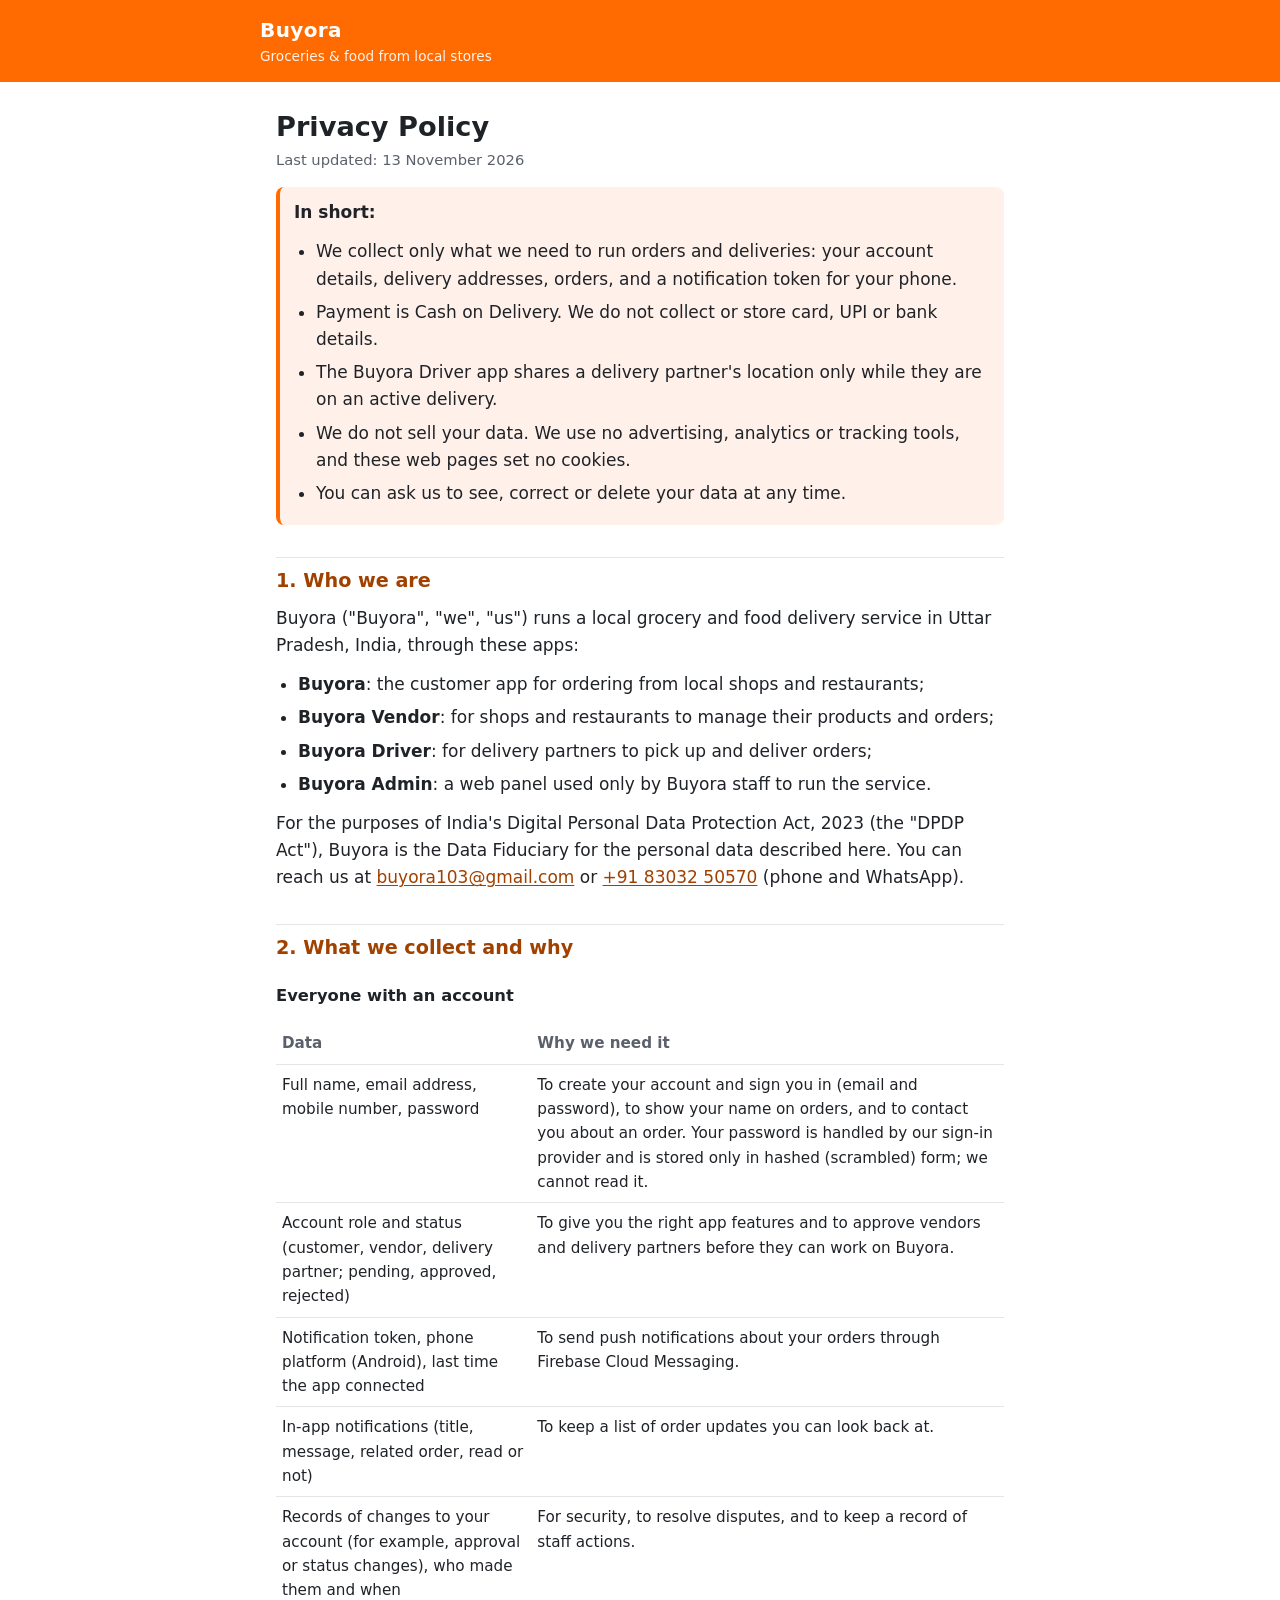
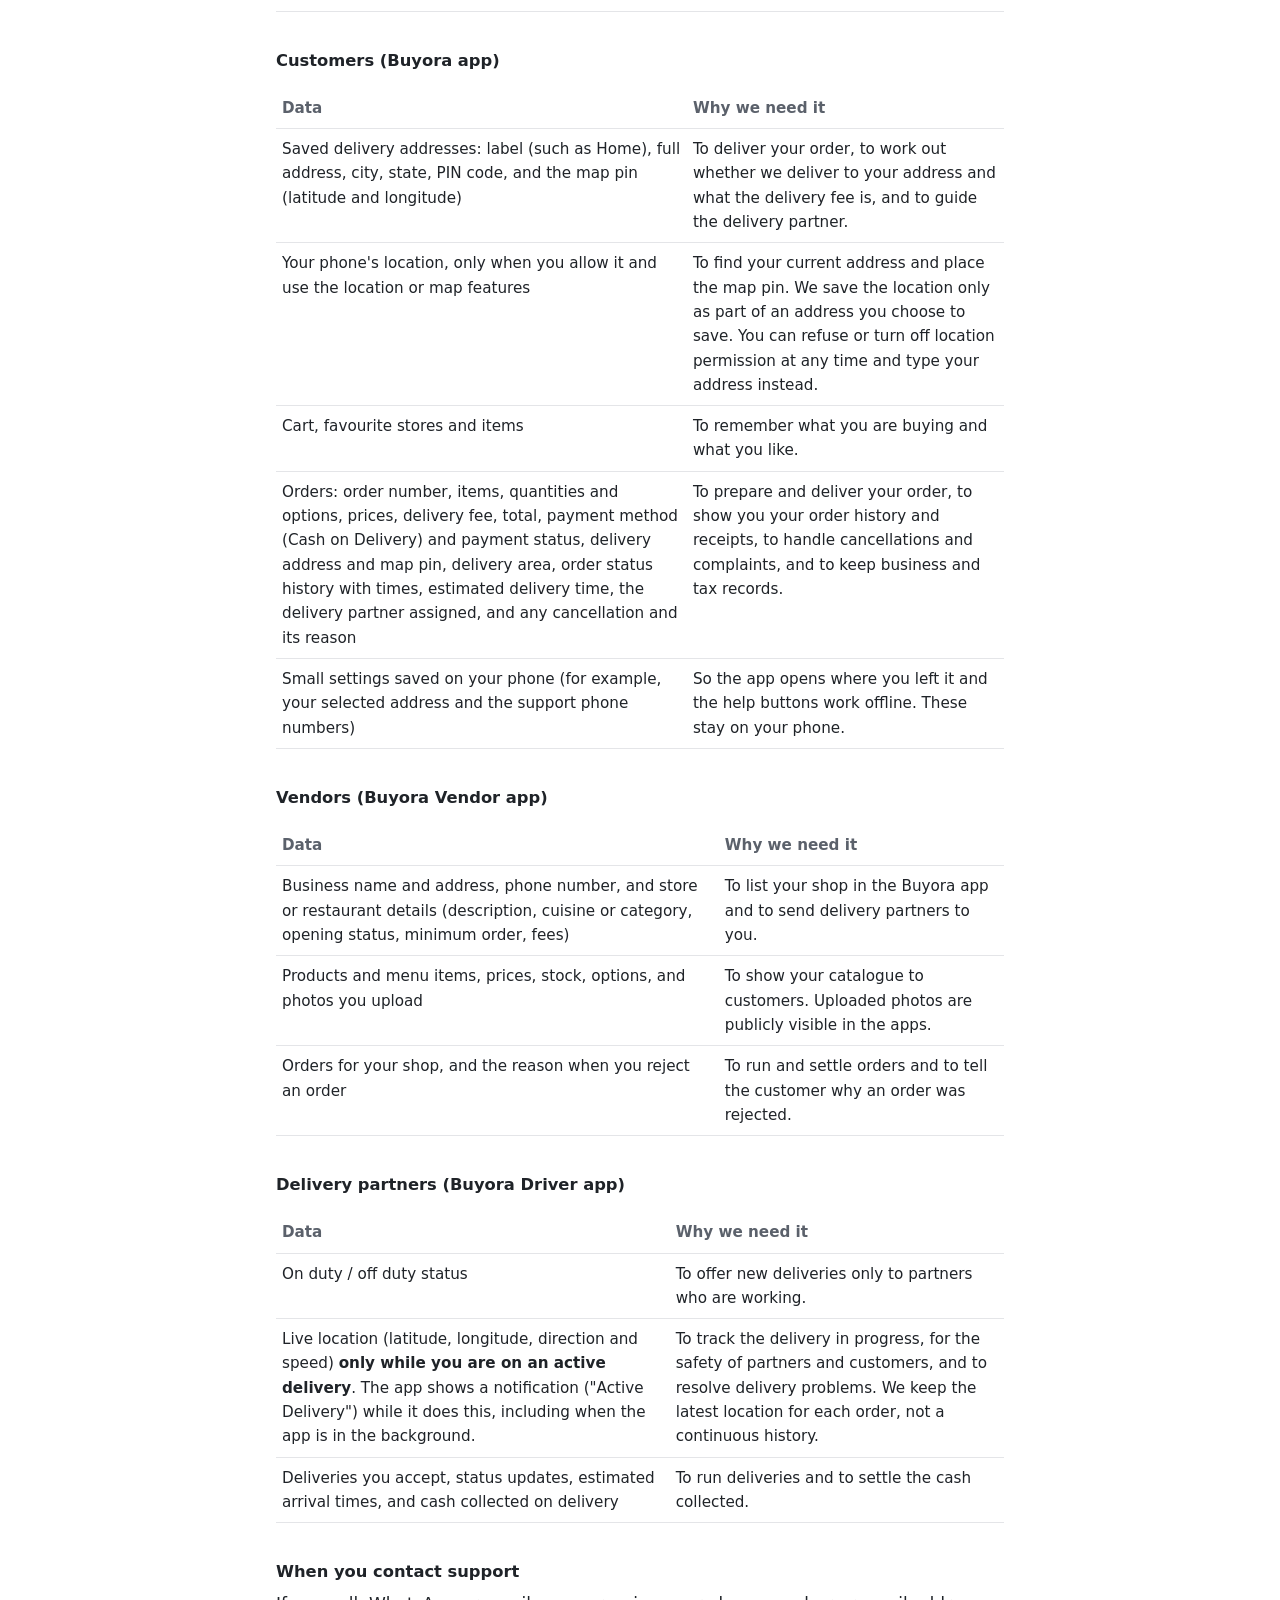
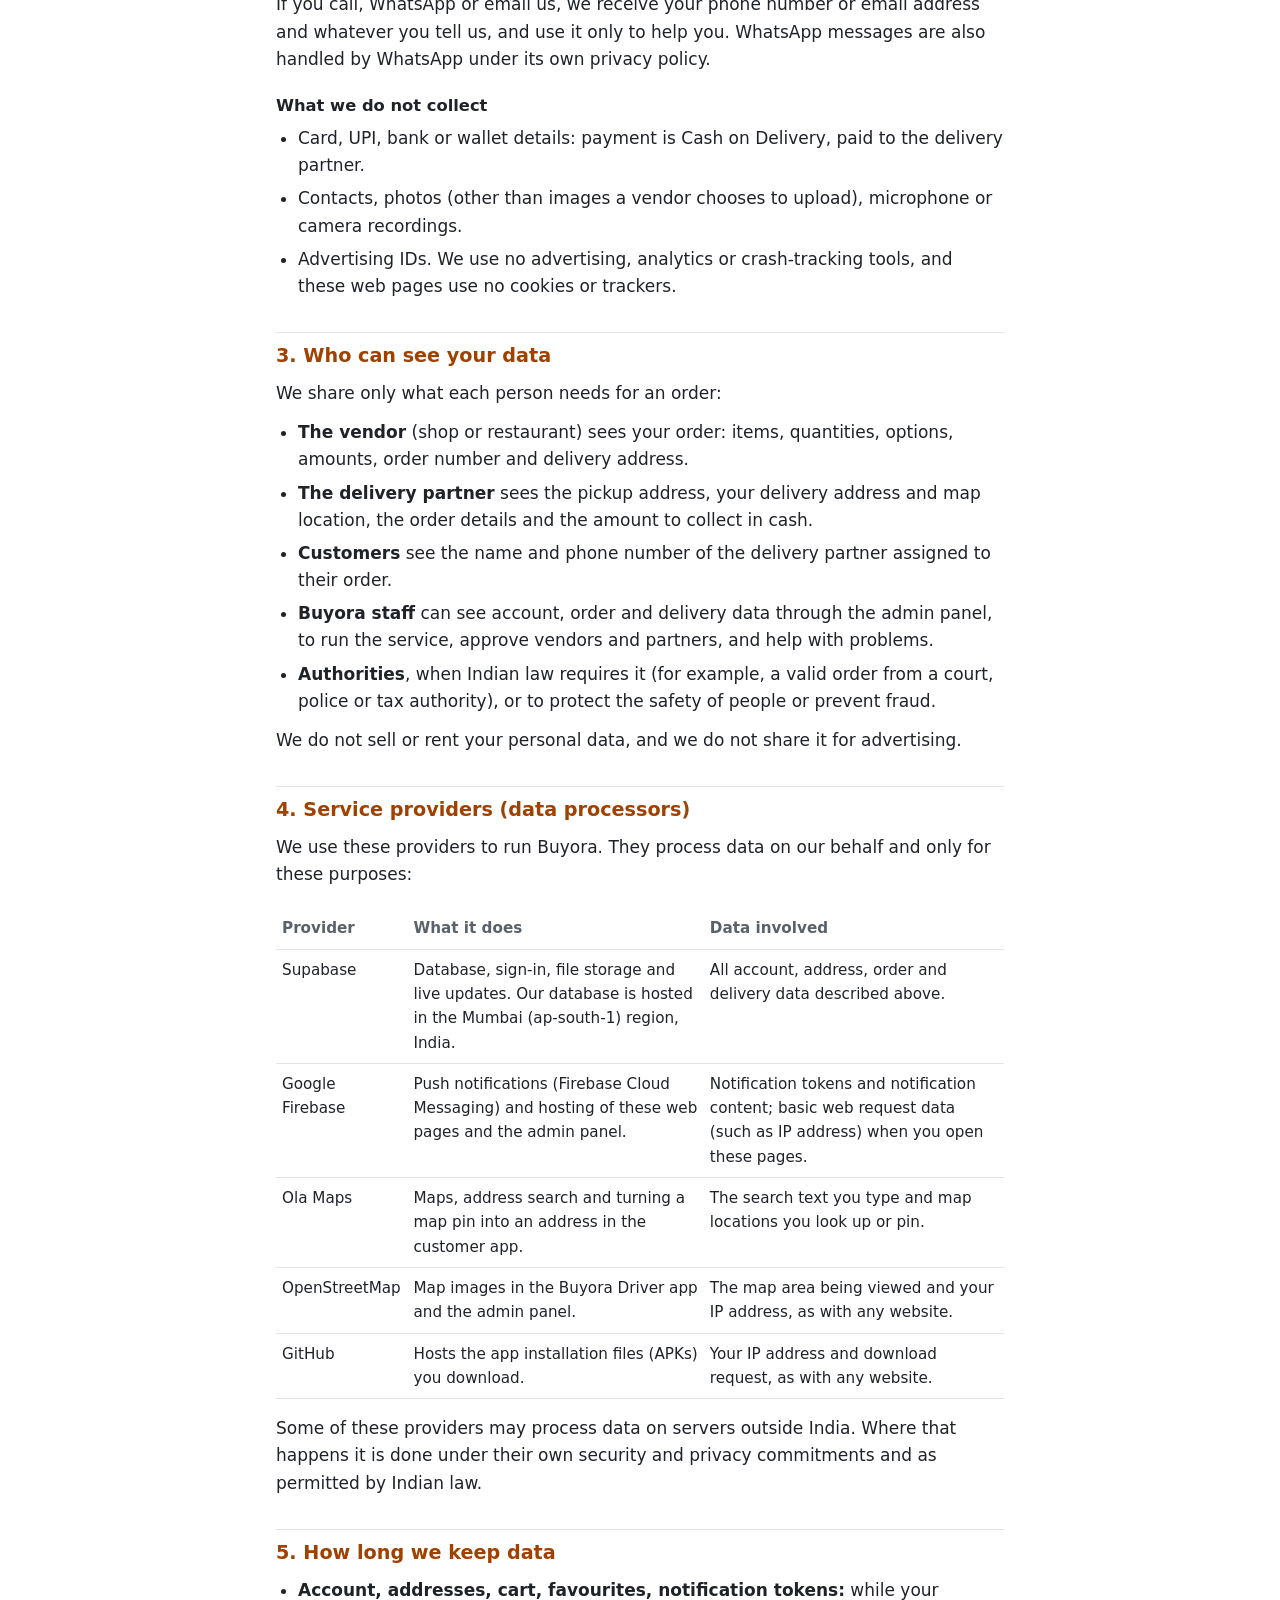
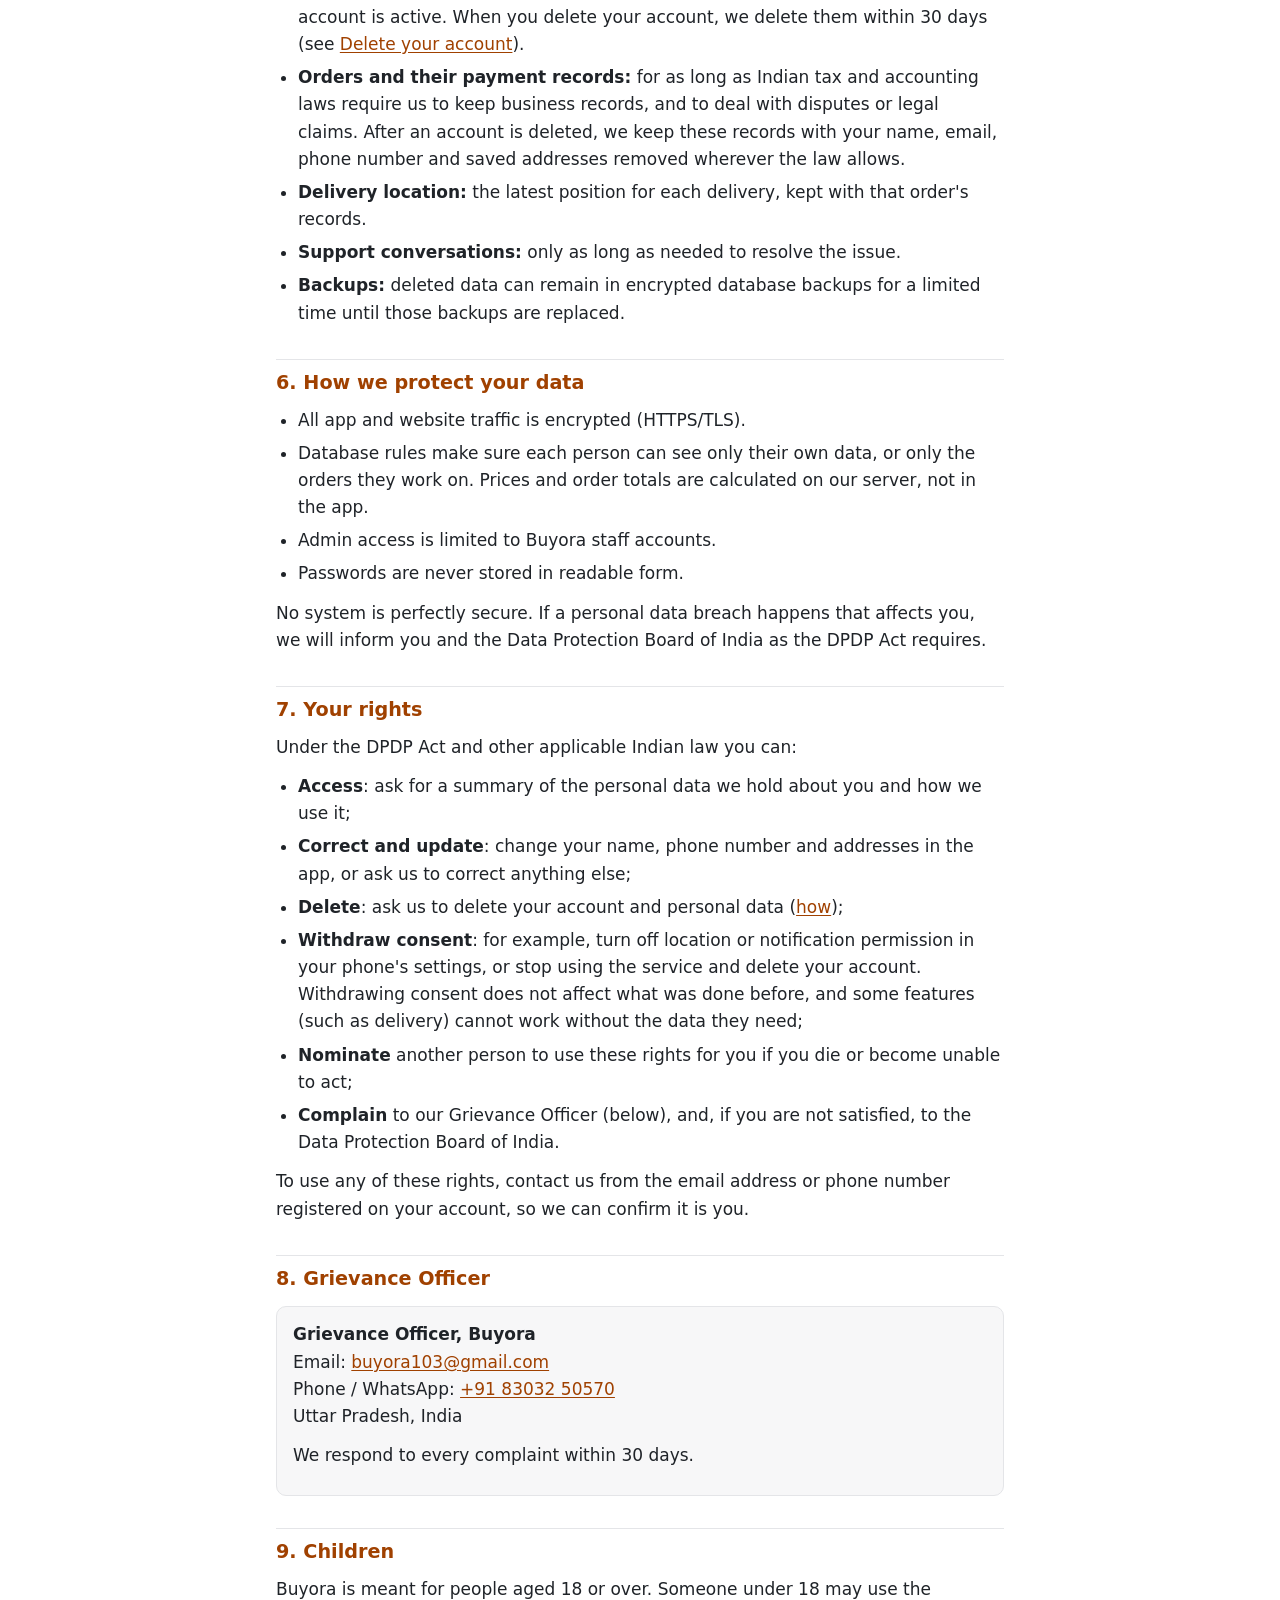
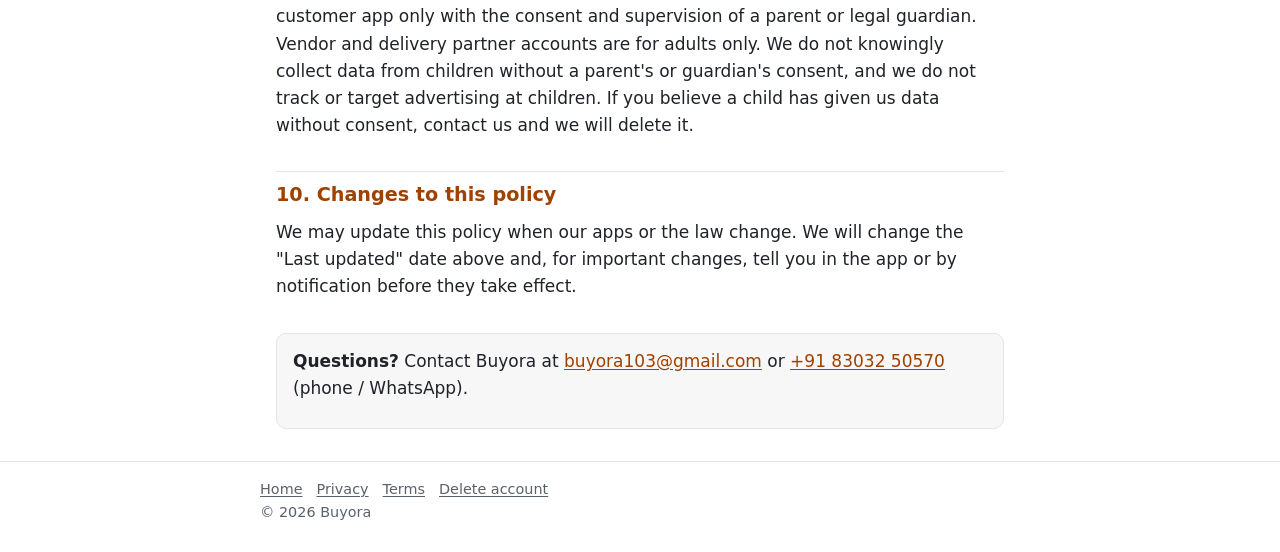
==== public/privacy.html @ 3f4af8c8 "Buyora legal pages: privacy, terms, account deletion Co-Authored-By: Claude Opus 5.5 <noreply@anthro" ====
<!doctype html>
<html lang="en">
<head>
<meta charset="utf-8">
<meta name="viewport" content="width=device-width, initial-scale=1">
<title>Buyora Privacy Policy</title>
<meta name="description" content="How Buyora collects, uses, shares and protects your personal data.">
<link rel="stylesheet" href="style.css">
</head>
<body>
<header class="site"><div class="inner"><a href="index.html">Buyora</a><span class="tag">Groceries &amp; food from local stores</span></div></header>
<main>
<h1>Privacy Policy</h1>
<p class="updated">Last updated: 13 November 2026</p>

<div class="summary">
<p><strong>In short:</strong></p>
<ul>
  <li>We collect only what we need to run orders and deliveries: your account details, delivery addresses, orders, and a notification token for your phone.</li>
  <li>Payment is Cash on Delivery. We do not collect or store card, UPI or bank details.</li>
  <li>The Buyora Driver app shares a delivery partner's location only while they are on an active delivery.</li>
  <li>We do not sell your data. We use no advertising, analytics or tracking tools, and these web pages set no cookies.</li>
  <li>You can ask us to see, correct or delete your data at any time.</li>
</ul>
</div>

<h2>1. Who we are</h2>
<p>Buyora ("Buyora", "we", "us") runs a local grocery and food delivery service in Uttar Pradesh, India, through these apps:</p>
<ul>
  <li><strong>Buyora</strong>: the customer app for ordering from local shops and restaurants;</li>
  <li><strong>Buyora Vendor</strong>: for shops and restaurants to manage their products and orders;</li>
  <li><strong>Buyora Driver</strong>: for delivery partners to pick up and deliver orders;</li>
  <li><strong>Buyora Admin</strong>: a web panel used only by Buyora staff to run the service.</li>
</ul>
<p>For the purposes of India's Digital Personal Data Protection Act, 2023 (the "DPDP Act"), Buyora is the Data Fiduciary for the personal data described here. You can reach us at <a href="mailto:buyora103@gmail.com">buyora103@gmail.com</a> or <a href="tel:+918303250570">+91 83032 50570</a> (phone and WhatsApp).</p>

<h2>2. What we collect and why</h2>

<h3>Everyone with an account</h3>
<div class="table-wrap"><table>
<tr><th>Data</th><th>Why we need it</th></tr>
<tr><td>Full name, email address, mobile number, password</td><td>To create your account and sign you in (email and password), to show your name on orders, and to contact you about an order. Your password is handled by our sign-in provider and is stored only in hashed (scrambled) form; we cannot read it.</td></tr>
<tr><td>Account role and status (customer, vendor, delivery partner; pending, approved, rejected)</td><td>To give you the right app features and to approve vendors and delivery partners before they can work on Buyora.</td></tr>
<tr><td>Notification token, phone platform (Android), last time the app connected</td><td>To send push notifications about your orders through Firebase Cloud Messaging.</td></tr>
<tr><td>In-app notifications (title, message, related order, read or not)</td><td>To keep a list of order updates you can look back at.</td></tr>
<tr><td>Records of changes to your account (for example, approval or status changes), who made them and when</td><td>For security, to resolve disputes, and to keep a record of staff actions.</td></tr>
</table></div>

<h3>Customers (Buyora app)</h3>
<div class="table-wrap"><table>
<tr><th>Data</th><th>Why we need it</th></tr>
<tr><td>Saved delivery addresses: label (such as Home), full address, city, state, PIN code, and the map pin (latitude and longitude)</td><td>To deliver your order, to work out whether we deliver to your address and what the delivery fee is, and to guide the delivery partner.</td></tr>
<tr><td>Your phone's location, only when you allow it and use the location or map features</td><td>To find your current address and place the map pin. We save the location only as part of an address you choose to save. You can refuse or turn off location permission at any time and type your address instead.</td></tr>
<tr><td>Cart, favourite stores and items</td><td>To remember what you are buying and what you like.</td></tr>
<tr><td>Orders: order number, items, quantities and options, prices, delivery fee, total, payment method (Cash on Delivery) and payment status, delivery address and map pin, delivery area, order status history with times, estimated delivery time, the delivery partner assigned, and any cancellation and its reason</td><td>To prepare and deliver your order, to show you your order history and receipts, to handle cancellations and complaints, and to keep business and tax records.</td></tr>
<tr><td>Small settings saved on your phone (for example, your selected address and the support phone numbers)</td><td>So the app opens where you left it and the help buttons work offline. These stay on your phone.</td></tr>
</table></div>

<h3>Vendors (Buyora Vendor app)</h3>
<div class="table-wrap"><table>
<tr><th>Data</th><th>Why we need it</th></tr>
<tr><td>Business name and address, phone number, and store or restaurant details (description, cuisine or category, opening status, minimum order, fees)</td><td>To list your shop in the Buyora app and to send delivery partners to you.</td></tr>
<tr><td>Products and menu items, prices, stock, options, and photos you upload</td><td>To show your catalogue to customers. Uploaded photos are publicly visible in the apps.</td></tr>
<tr><td>Orders for your shop, and the reason when you reject an order</td><td>To run and settle orders and to tell the customer why an order was rejected.</td></tr>
</table></div>

<h3>Delivery partners (Buyora Driver app)</h3>
<div class="table-wrap"><table>
<tr><th>Data</th><th>Why we need it</th></tr>
<tr><td>On duty / off duty status</td><td>To offer new deliveries only to partners who are working.</td></tr>
<tr><td>Live location (latitude, longitude, direction and speed) <strong>only while you are on an active delivery</strong>. The app shows a notification ("Active Delivery") while it does this, including when the app is in the background.</td><td>To track the delivery in progress, for the safety of partners and customers, and to resolve delivery problems. We keep the latest location for each order, not a continuous history.</td></tr>
<tr><td>Deliveries you accept, status updates, estimated arrival times, and cash collected on delivery</td><td>To run deliveries and to settle the cash collected.</td></tr>
</table></div>

<h3>When you contact support</h3>
<p>If you call, WhatsApp or email us, we receive your phone number or email address and whatever you tell us, and use it only to help you. WhatsApp messages are also handled by WhatsApp under its own privacy policy.</p>

<h3>What we do not collect</h3>
<ul>
  <li>Card, UPI, bank or wallet details: payment is Cash on Delivery, paid to the delivery partner.</li>
  <li>Contacts, photos (other than images a vendor chooses to upload), microphone or camera recordings.</li>
  <li>Advertising IDs. We use no advertising, analytics or crash-tracking tools, and these web pages use no cookies or trackers.</li>
</ul>

<h2>3. Who can see your data</h2>
<p>We share only what each person needs for an order:</p>
<ul>
  <li><strong>The vendor</strong> (shop or restaurant) sees your order: items, quantities, options, amounts, order number and delivery address.</li>
  <li><strong>The delivery partner</strong> sees the pickup address, your delivery address and map location, the order details and the amount to collect in cash.</li>
  <li><strong>Customers</strong> see the name and phone number of the delivery partner assigned to their order.</li>
  <li><strong>Buyora staff</strong> can see account, order and delivery data through the admin panel, to run the service, approve vendors and partners, and help with problems.</li>
  <li><strong>Authorities</strong>, when Indian law requires it (for example, a valid order from a court, police or tax authority), or to protect the safety of people or prevent fraud.</li>
</ul>
<p>We do not sell or rent your personal data, and we do not share it for advertising.</p>

<h2>4. Service providers (data processors)</h2>
<p>We use these providers to run Buyora. They process data on our behalf and only for these purposes:</p>
<div class="table-wrap"><table>
<tr><th>Provider</th><th>What it does</th><th>Data involved</th></tr>
<tr><td>Supabase</td><td>Database, sign-in, file storage and live updates. Our database is hosted in the Mumbai (ap-south-1) region, India.</td><td>All account, address, order and delivery data described above.</td></tr>
<tr><td>Google Firebase</td><td>Push notifications (Firebase Cloud Messaging) and hosting of these web pages and the admin panel.</td><td>Notification tokens and notification content; basic web request data (such as IP address) when you open these pages.</td></tr>
<tr><td>Ola Maps</td><td>Maps, address search and turning a map pin into an address in the customer app.</td><td>The search text you type and map locations you look up or pin.</td></tr>
<tr><td>OpenStreetMap</td><td>Map images in the Buyora Driver app and the admin panel.</td><td>The map area being viewed and your IP address, as with any website.</td></tr>
<tr><td>GitHub</td><td>Hosts the app installation files (APKs) you download.</td><td>Your IP address and download request, as with any website.</td></tr>
</table></div>
<p>Some of these providers may process data on servers outside India. Where that happens it is done under their own security and privacy commitments and as permitted by Indian law.</p>

<h2>5. How long we keep data</h2>
<ul>
  <li><strong>Account, addresses, cart, favourites, notification tokens:</strong> while your account is active. When you delete your account, we delete them within 30 days (see <a href="delete-account.html">Delete your account</a>).</li>
  <li><strong>Orders and their payment records:</strong> for as long as Indian tax and accounting laws require us to keep business records, and to deal with disputes or legal claims. After an account is deleted, we keep these records with your name, email, phone number and saved addresses removed wherever the law allows.</li>
  <li><strong>Delivery location:</strong> the latest position for each delivery, kept with that order's records.</li>
  <li><strong>Support conversations:</strong> only as long as needed to resolve the issue.</li>
  <li><strong>Backups:</strong> deleted data can remain in encrypted database backups for a limited time until those backups are replaced.</li>
</ul>

<h2>6. How we protect your data</h2>
<ul>
  <li>All app and website traffic is encrypted (HTTPS/TLS).</li>
  <li>Database rules make sure each person can see only their own data, or only the orders they work on. Prices and order totals are calculated on our server, not in the app.</li>
  <li>Admin access is limited to Buyora staff accounts.</li>
  <li>Passwords are never stored in readable form.</li>
</ul>
<p>No system is perfectly secure. If a personal data breach happens that affects you, we will inform you and the Data Protection Board of India as the DPDP Act requires.</p>

<h2>7. Your rights</h2>
<p>Under the DPDP Act and other applicable Indian law you can:</p>
<ul>
  <li><strong>Access</strong>: ask for a summary of the personal data we hold about you and how we use it;</li>
  <li><strong>Correct and update</strong>: change your name, phone number and addresses in the app, or ask us to correct anything else;</li>
  <li><strong>Delete</strong>: ask us to delete your account and personal data (<a href="delete-account.html">how</a>);</li>
  <li><strong>Withdraw consent</strong>: for example, turn off location or notification permission in your phone's settings, or stop using the service and delete your account. Withdrawing consent does not affect what was done before, and some features (such as delivery) cannot work without the data they need;</li>
  <li><strong>Nominate</strong> another person to use these rights for you if you die or become unable to act;</li>
  <li><strong>Complain</strong> to our Grievance Officer (below), and, if you are not satisfied, to the Data Protection Board of India.</li>
</ul>
<p>To use any of these rights, contact us from the email address or phone number registered on your account, so we can confirm it is you.</p>

<h2>8. Grievance Officer</h2>
<div class="card">
<p><strong>Grievance Officer, Buyora</strong><br>
Email: <a href="mailto:buyora103@gmail.com">buyora103@gmail.com</a><br>
Phone / WhatsApp: <a href="tel:+918303250570">+91 83032 50570</a><br>
Uttar Pradesh, India</p>
<p>We respond to every complaint within 30 days.</p>
</div>

<h2>9. Children</h2>
<p>Buyora is meant for people aged 18 or over. Someone under 18 may use the customer app only with the consent and supervision of a parent or legal guardian. Vendor and delivery partner accounts are for adults only. We do not knowingly collect data from children without a parent's or guardian's consent, and we do not track or target advertising at children. If you believe a child has given us data without consent, contact us and we will delete it.</p>

<h2>10. Changes to this policy</h2>
<p>We may update this policy when our apps or the law change. We will change the "Last updated" date above and, for important changes, tell you in the app or by notification before they take effect.</p>

<div class="contact-note">
<p><strong>Questions?</strong> Contact Buyora at <a href="mailto:buyora103@gmail.com">buyora103@gmail.com</a> or <a href="tel:+918303250570">+91 83032 50570</a> (phone / WhatsApp).</p>
</div>
</main>
<footer class="site"><div class="inner"><nav><a href="index.html">Home</a><a href="privacy.html">Privacy</a><a href="terms.html">Terms</a><a href="delete-account.html">Delete account</a></nav><p>© 2026 Buyora</p></div></footer>
</body>
</html>
---- public/style.css ----
:root {
  --brand: #a04100;
  --brand-bright: #ff6b00;
  --brand-soft: #fff1ea;
  --teal: #006b5f;
  --text: #1f2328;
  --muted: #5b616b;
  --bg: #ffffff;
  --surface: #f7f7f8;
  --line: #e4e5e8;
  --link: #a04100;
}

@media (prefers-color-scheme: dark) {
  :root {
    --brand: #ffb693;
    --brand-bright: #ff6b00;
    --brand-soft: #2a1a12;
    --teal: #70d8c8;
    --text: #e8e9eb;
    --muted: #a9adb4;
    --bg: #121316;
    --surface: #1b1d21;
    --line: #2c2f35;
    --link: #ffb693;
  }
}

* { box-sizing: border-box; }

html { -webkit-text-size-adjust: 100%; }

body {
  margin: 0;
  background: var(--bg);
  color: var(--text);
  font-family: system-ui, -apple-system, "Segoe UI", Roboto, "Noto Sans", sans-serif;
  font-size: 17px;
  line-height: 1.6;
}

header.site {
  background: var(--brand-bright);
  color: #fff;
  padding: 14px 16px;
}

header.site .inner, main, footer.site .inner {
  max-width: 760px;
  margin: 0 auto;
}

header.site a {
  color: #fff;
  text-decoration: none;
  font-weight: 800;
  font-size: 1.25rem;
  letter-spacing: 0.02em;
}

header.site .tag {
  display: block;
  font-size: 0.85rem;
  opacity: 0.92;
}

main { padding: 8px 16px 32px; }

h1 {
  font-size: 1.7rem;
  line-height: 1.25;
  margin: 20px 0 4px;
}

h2 {
  font-size: 1.2rem;
  margin: 32px 0 8px;
  padding-top: 8px;
  border-top: 1px solid var(--line);
  color: var(--brand);
}

h3 { font-size: 1.02rem; margin: 20px 0 6px; }

p, ul, ol { margin: 0 0 12px; }

ul, ol { padding-left: 22px; }

li { margin-bottom: 6px; }

a { color: var(--link); text-underline-offset: 2px; }

.updated { color: var(--muted); font-size: 0.92rem; margin-bottom: 16px; }

.summary {
  background: var(--brand-soft);
  border-left: 4px solid var(--brand-bright);
  border-radius: 8px;
  padding: 12px 14px;
  margin: 16px 0;
}

.summary p:last-child, .summary ul:last-child { margin-bottom: 0; }

.card {
  background: var(--surface);
  border: 1px solid var(--line);
  border-radius: 10px;
  padding: 14px 16px;
  margin: 12px 0;
}

.links { list-style: none; padding: 0; }

.links li { margin: 0 0 12px; }

.links a {
  display: block;
  background: var(--surface);
  border: 1px solid var(--line);
  border-radius: 10px;
  padding: 14px 16px;
  text-decoration: none;
  color: var(--text);
}

.links a strong { color: var(--brand); display: block; font-size: 1.05rem; }

.links a span { color: var(--muted); font-size: 0.93rem; }

table { width: 100%; border-collapse: collapse; font-size: 0.95rem; margin: 8px 0 16px; }

th, td { text-align: left; vertical-align: top; padding: 8px 6px; border-bottom: 1px solid var(--line); }

th { color: var(--muted); font-weight: 600; }

.table-wrap { overflow-x: auto; }

.contact-note {
  margin-top: 32px;
  padding: 14px 16px;
  border-radius: 10px;
  background: var(--surface);
  border: 1px solid var(--line);
}

footer.site {
  border-top: 1px solid var(--line);
  color: var(--muted);
  font-size: 0.9rem;
  padding: 16px;
}

footer.site a { color: var(--muted); }

footer.site nav a { margin-right: 14px; display: inline-block; }
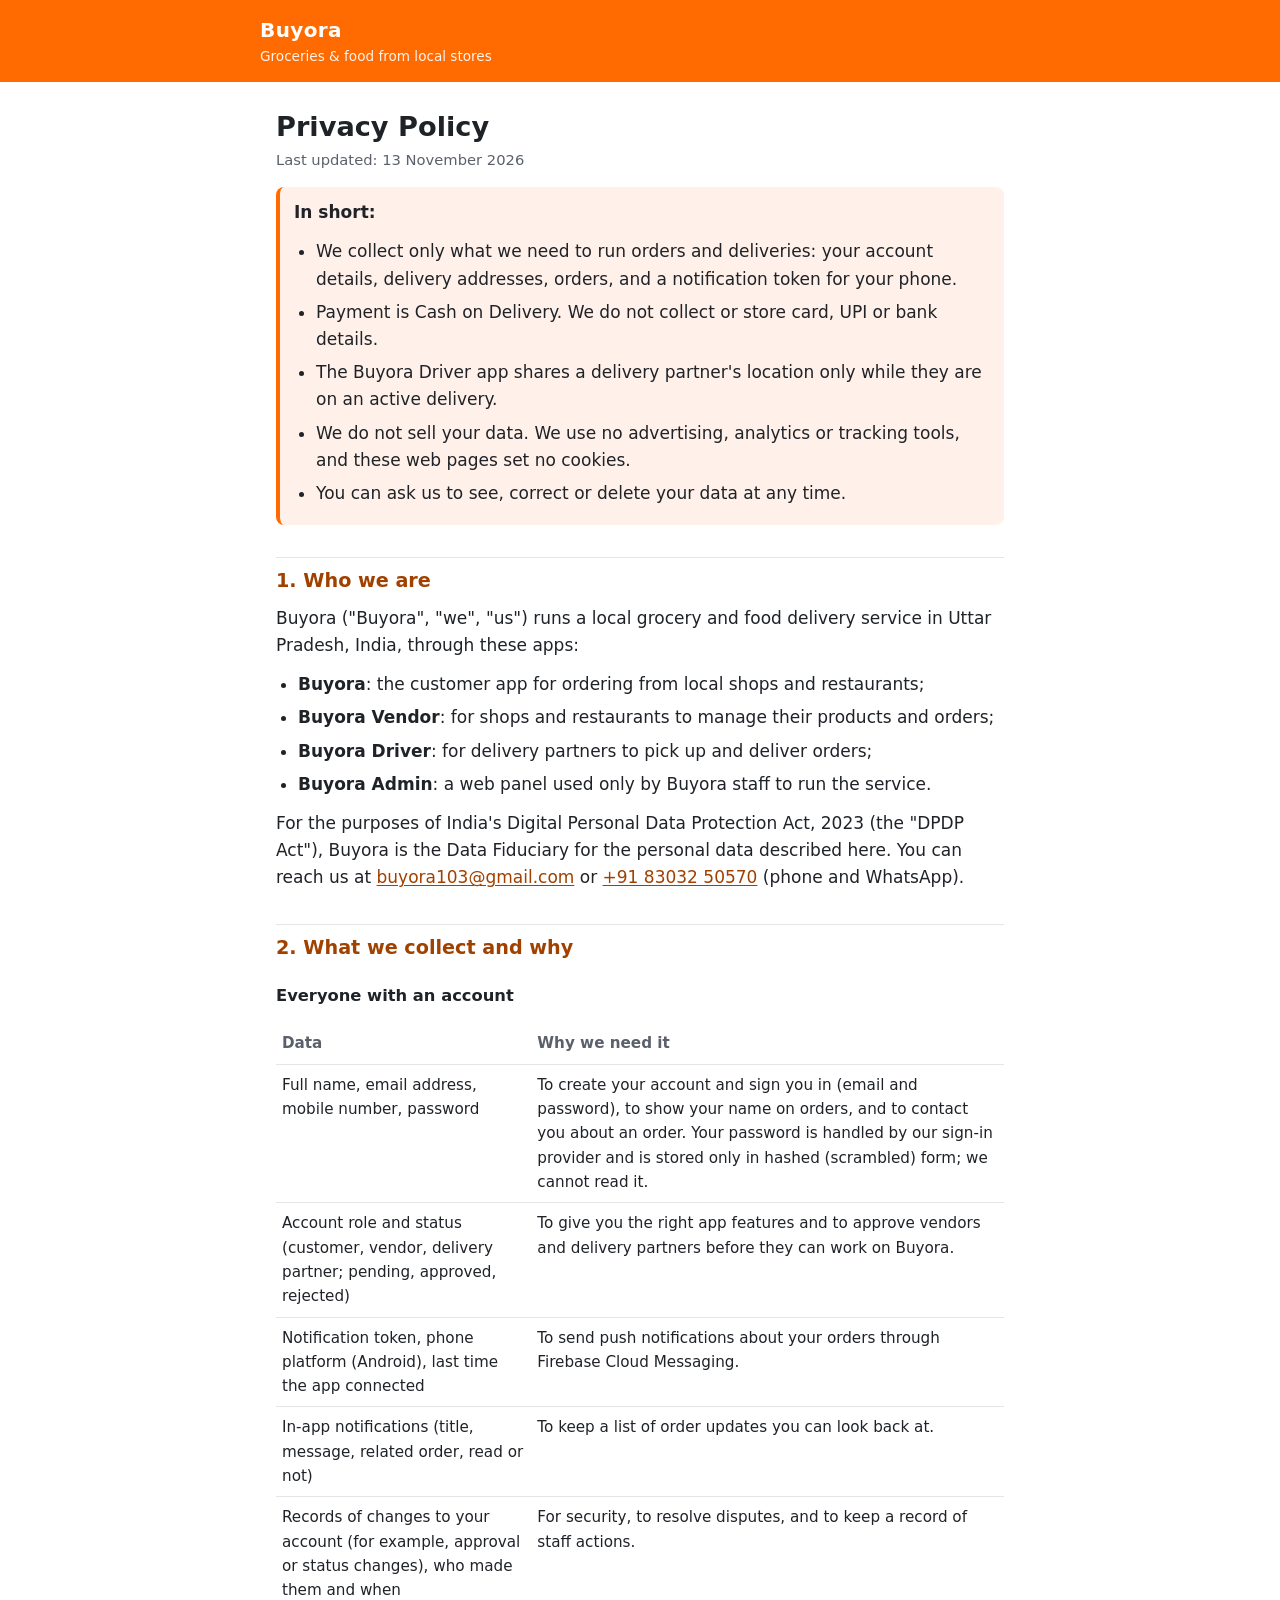
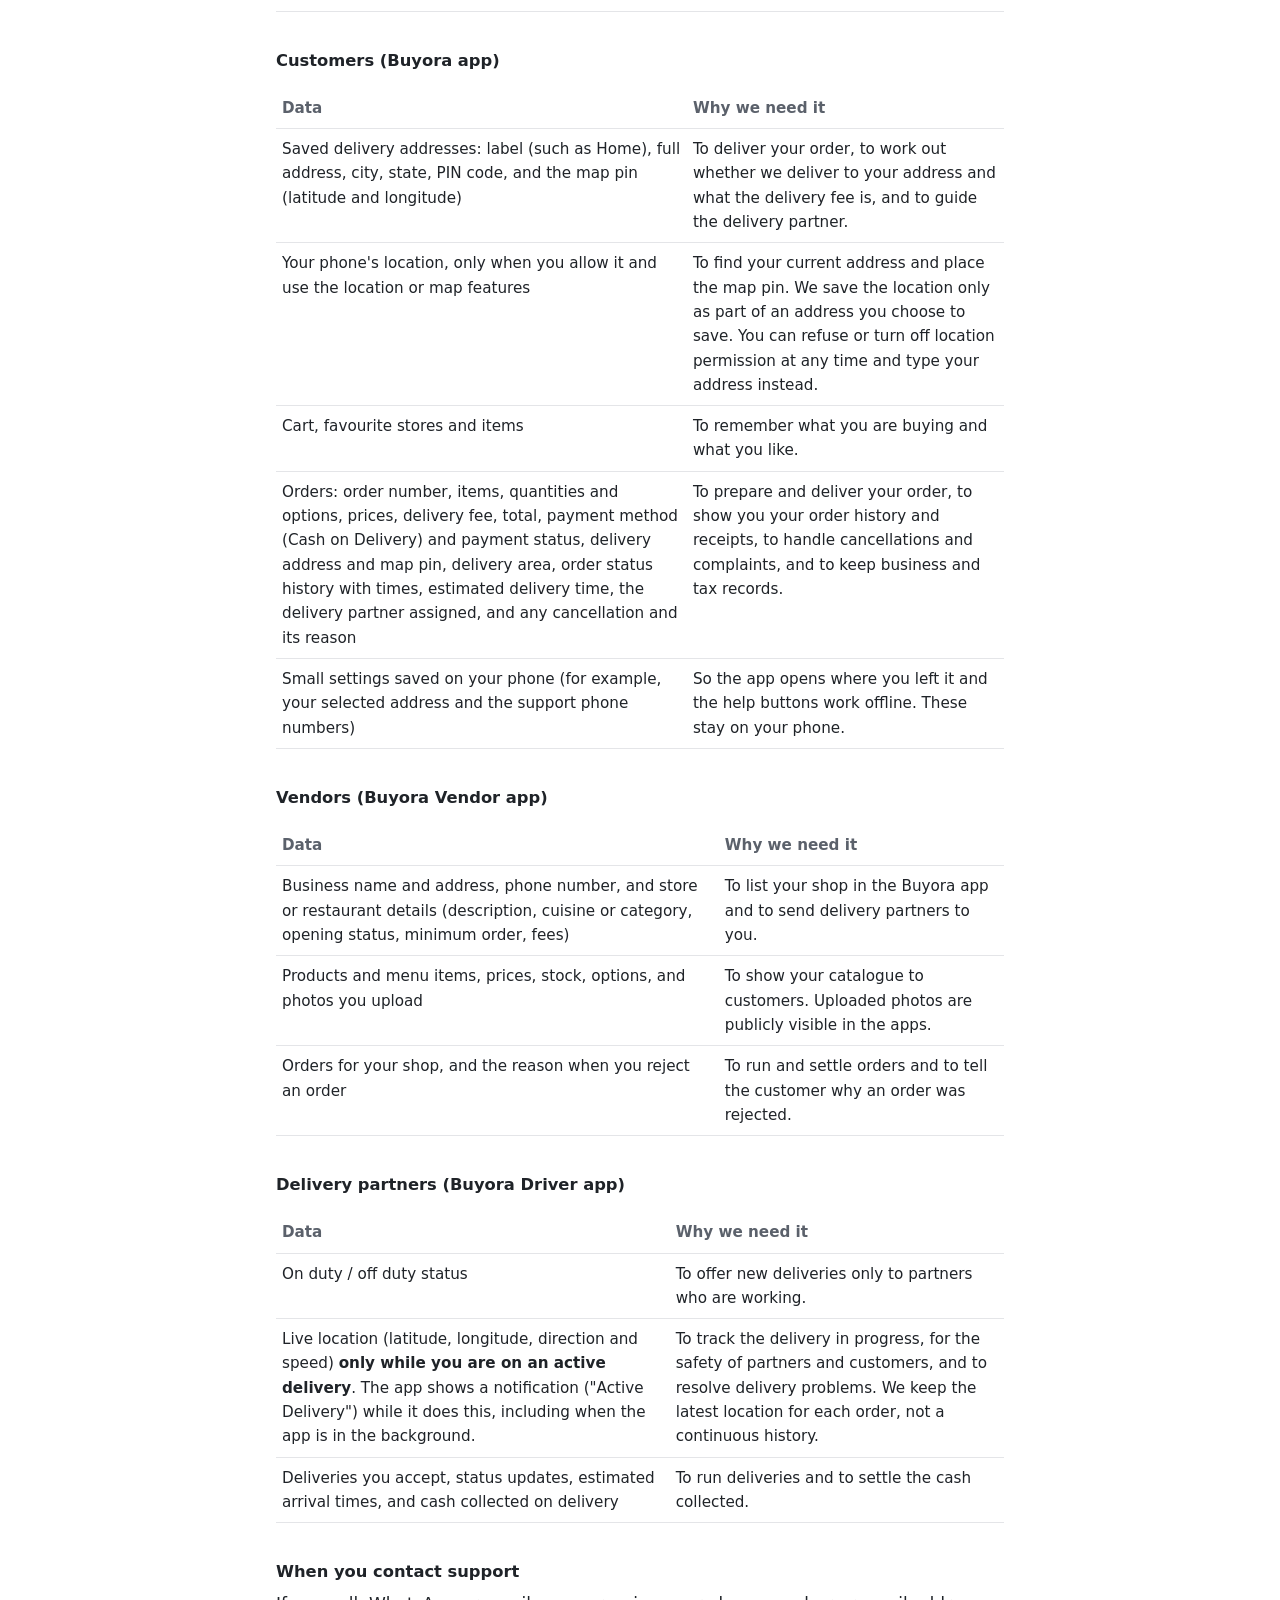
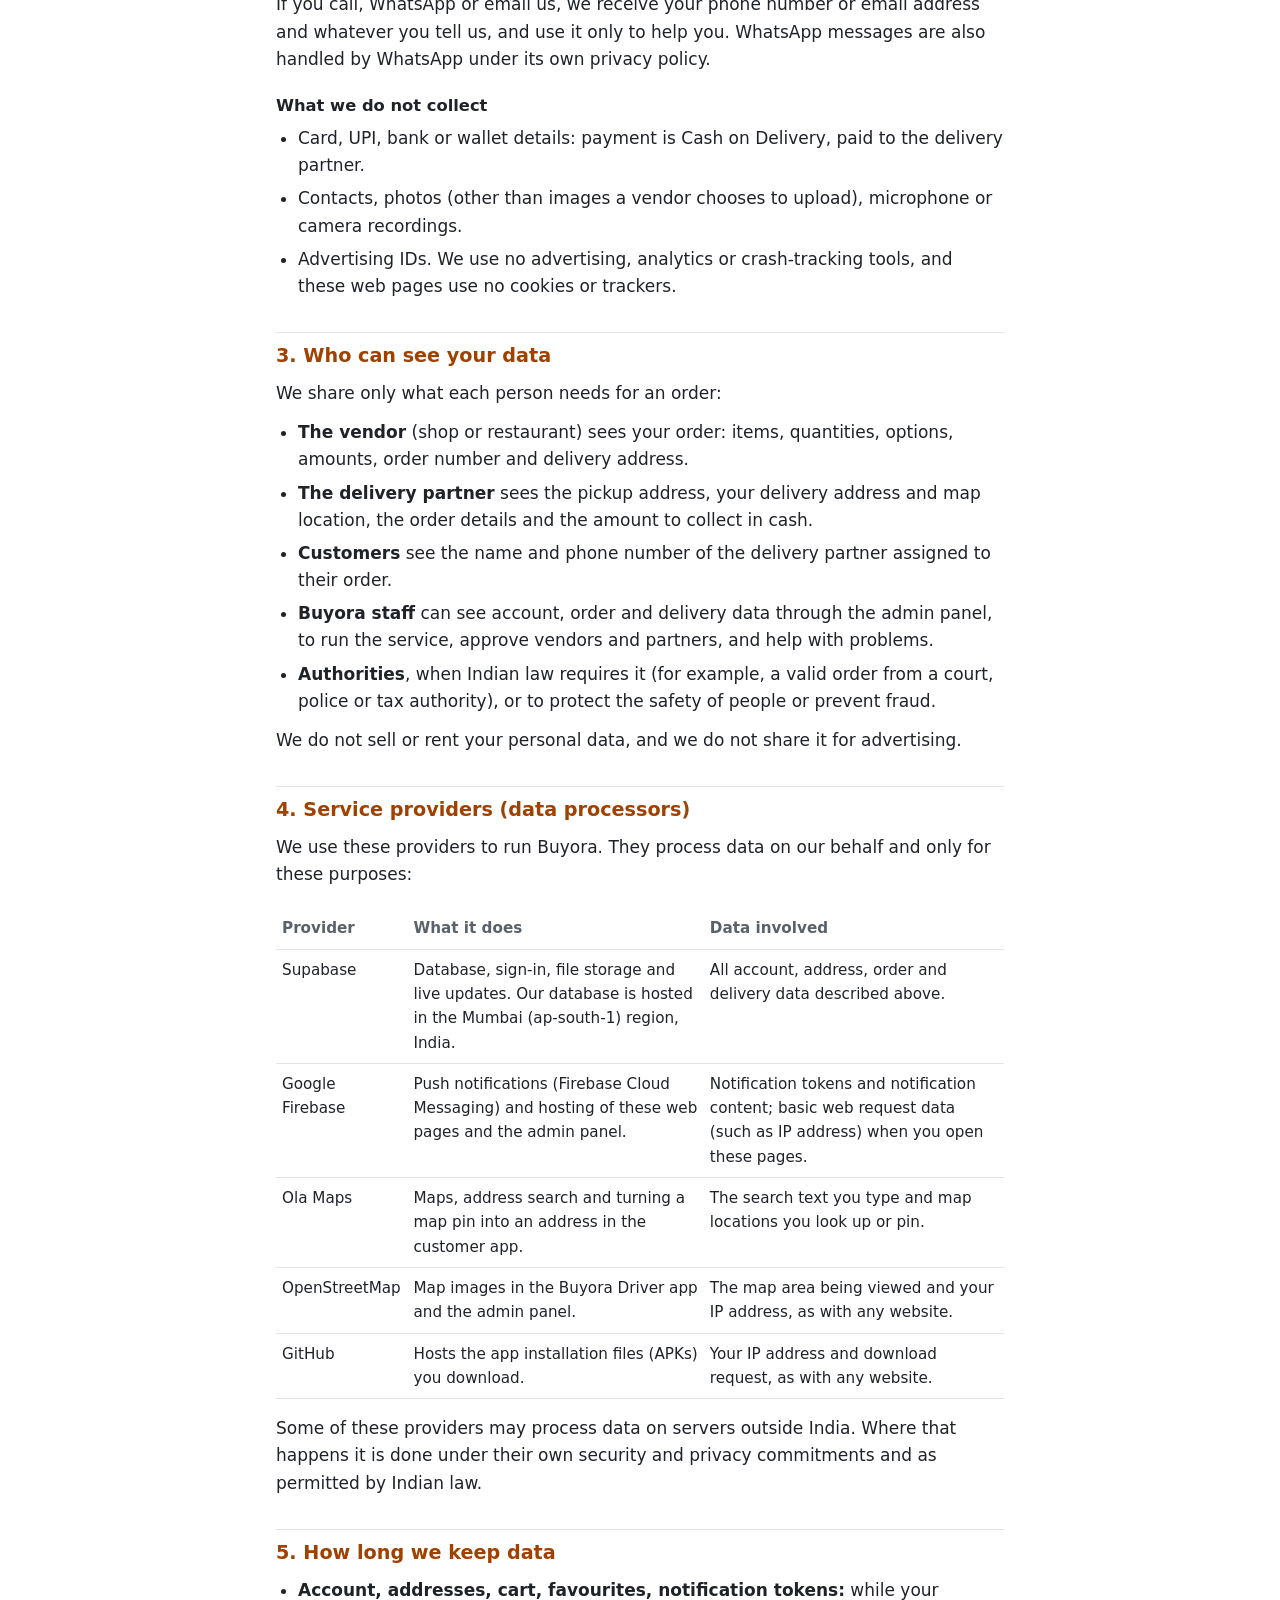
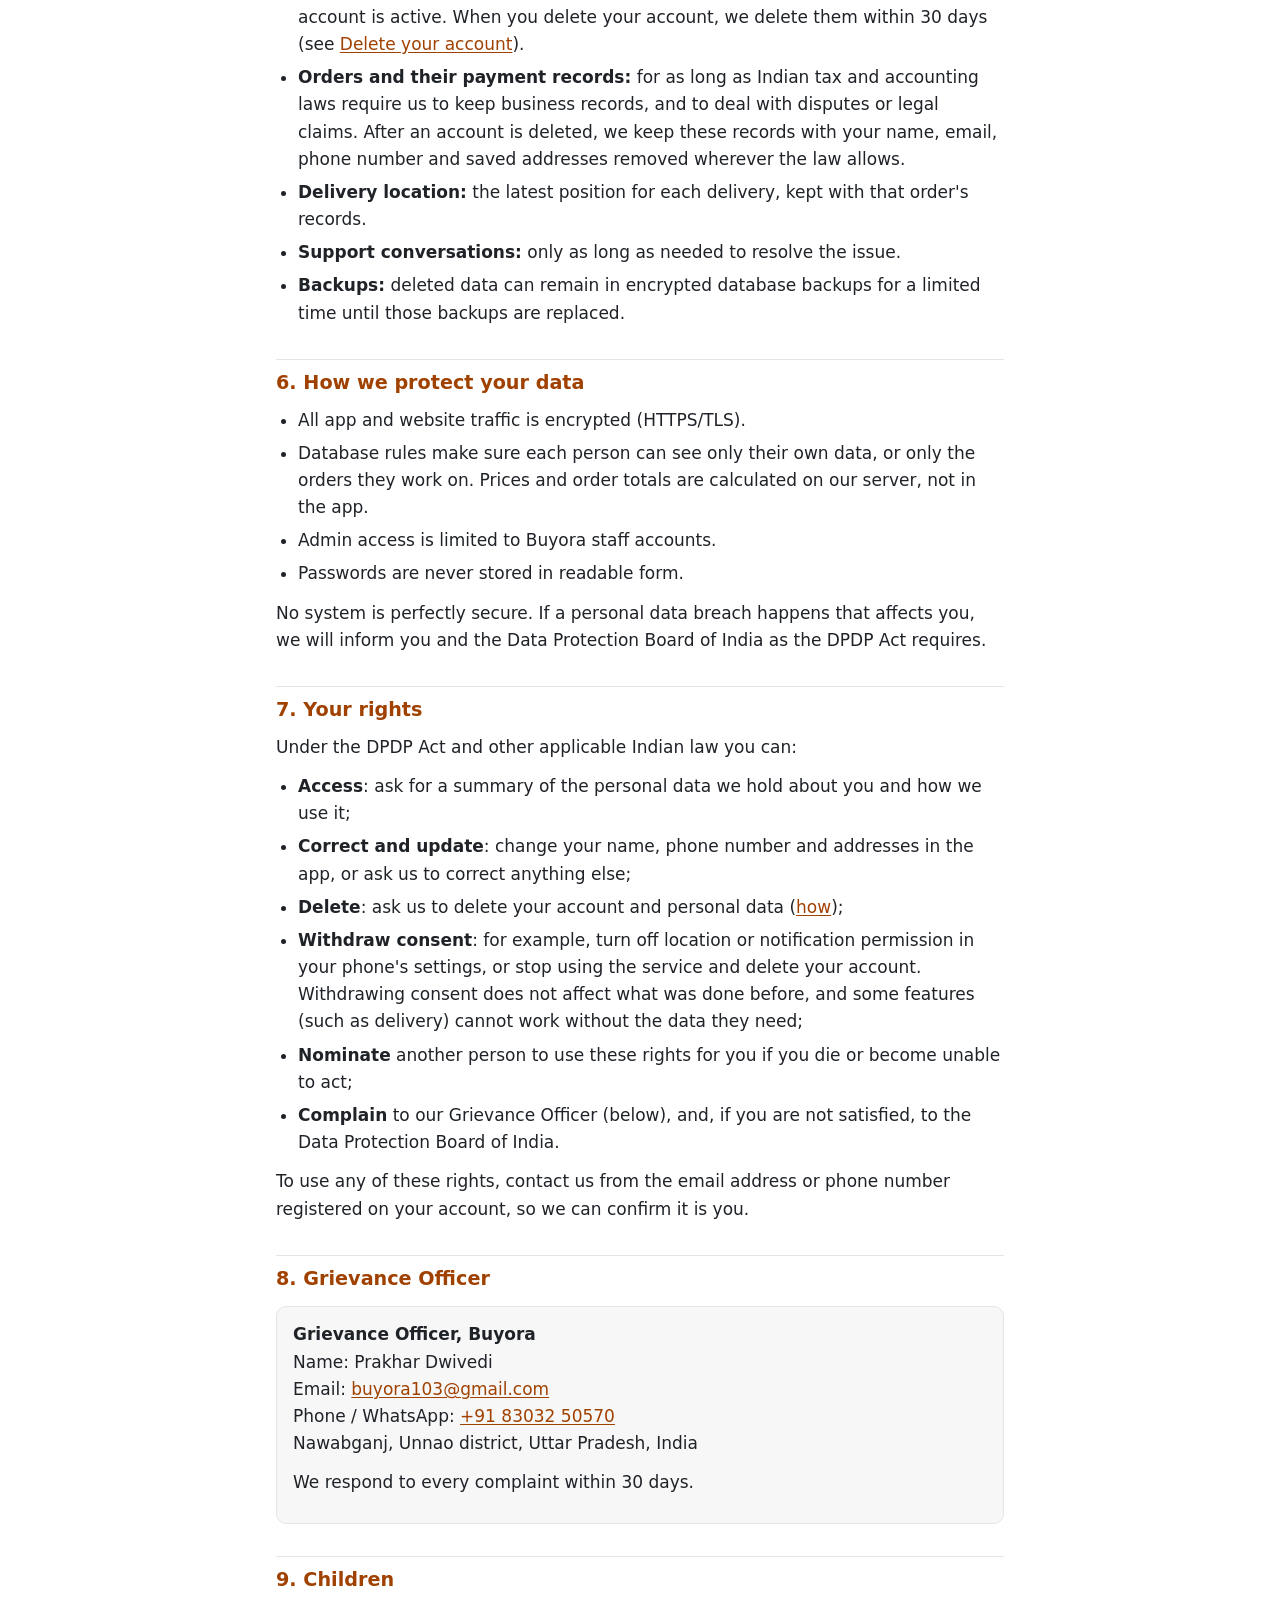
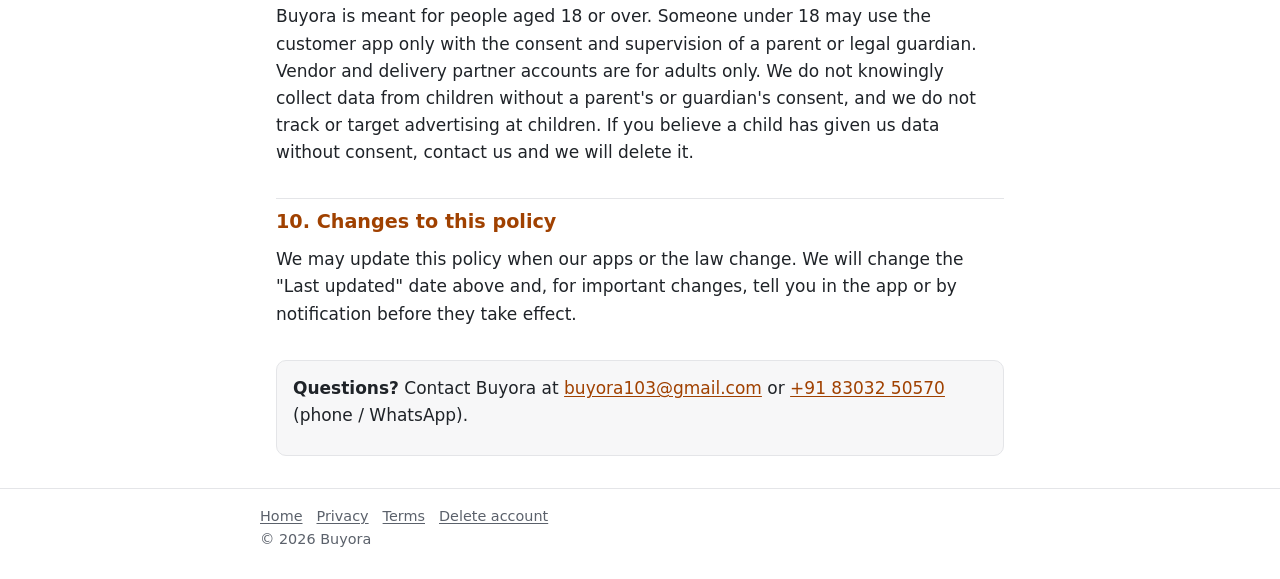
==== commit 40e14a89: "Legal: Nawabganj, Unnao address; Unnao courts; name Grievance Officer Co-Authored-By: Claude Opus 5." ====
--- a/public/privacy.html
+++ b/public/privacy.html
@@ -138,9 +138,10 @@
 <h2>8. Grievance Officer</h2>
 <div class="card">
 <p><strong>Grievance Officer, Buyora</strong><br>
+Name: Prakhar Dwivedi<br>
 Email: <a href="mailto:buyora103@gmail.com">buyora103@gmail.com</a><br>
 Phone / WhatsApp: <a href="tel:+918303250570">+91 83032 50570</a><br>
-Uttar Pradesh, India</p>
+Nawabganj, Unnao district, Uttar Pradesh, India</p>
 <p>We respond to every complaint within 30 days.</p>
 </div>
 
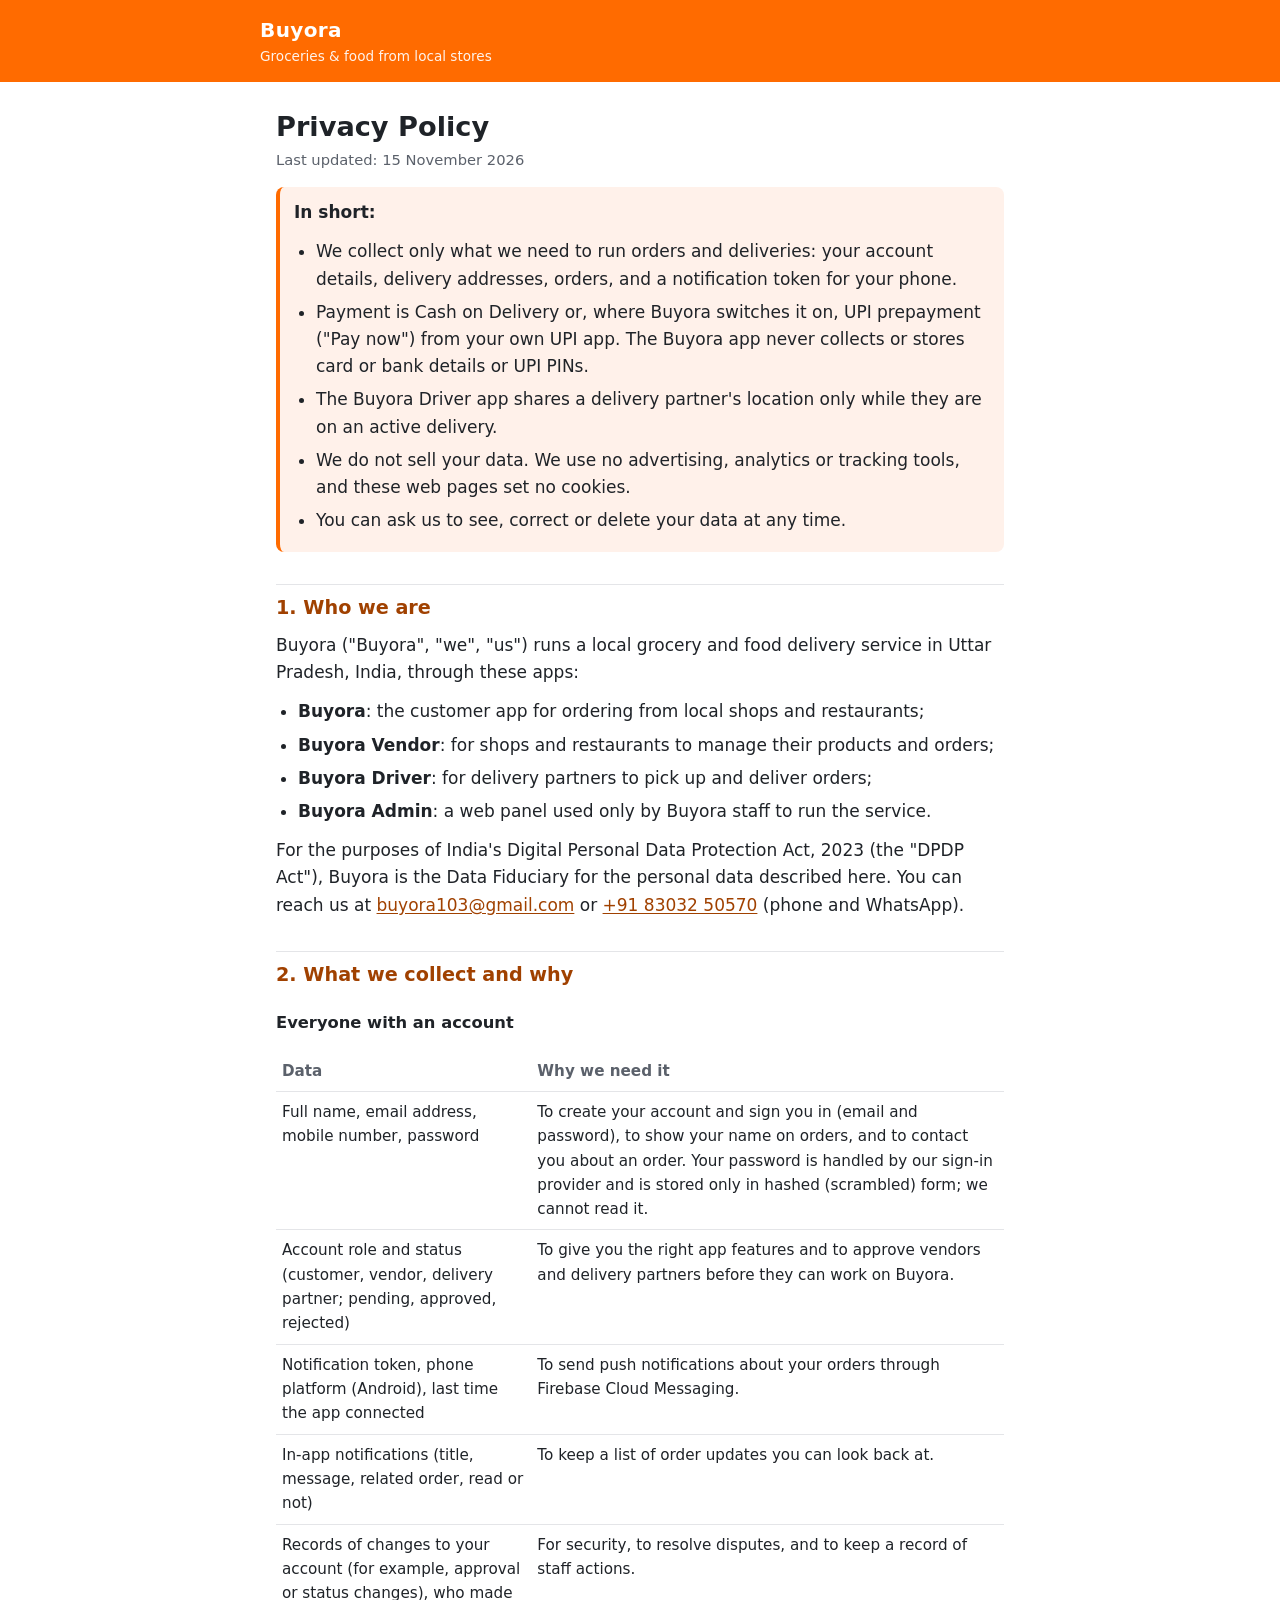
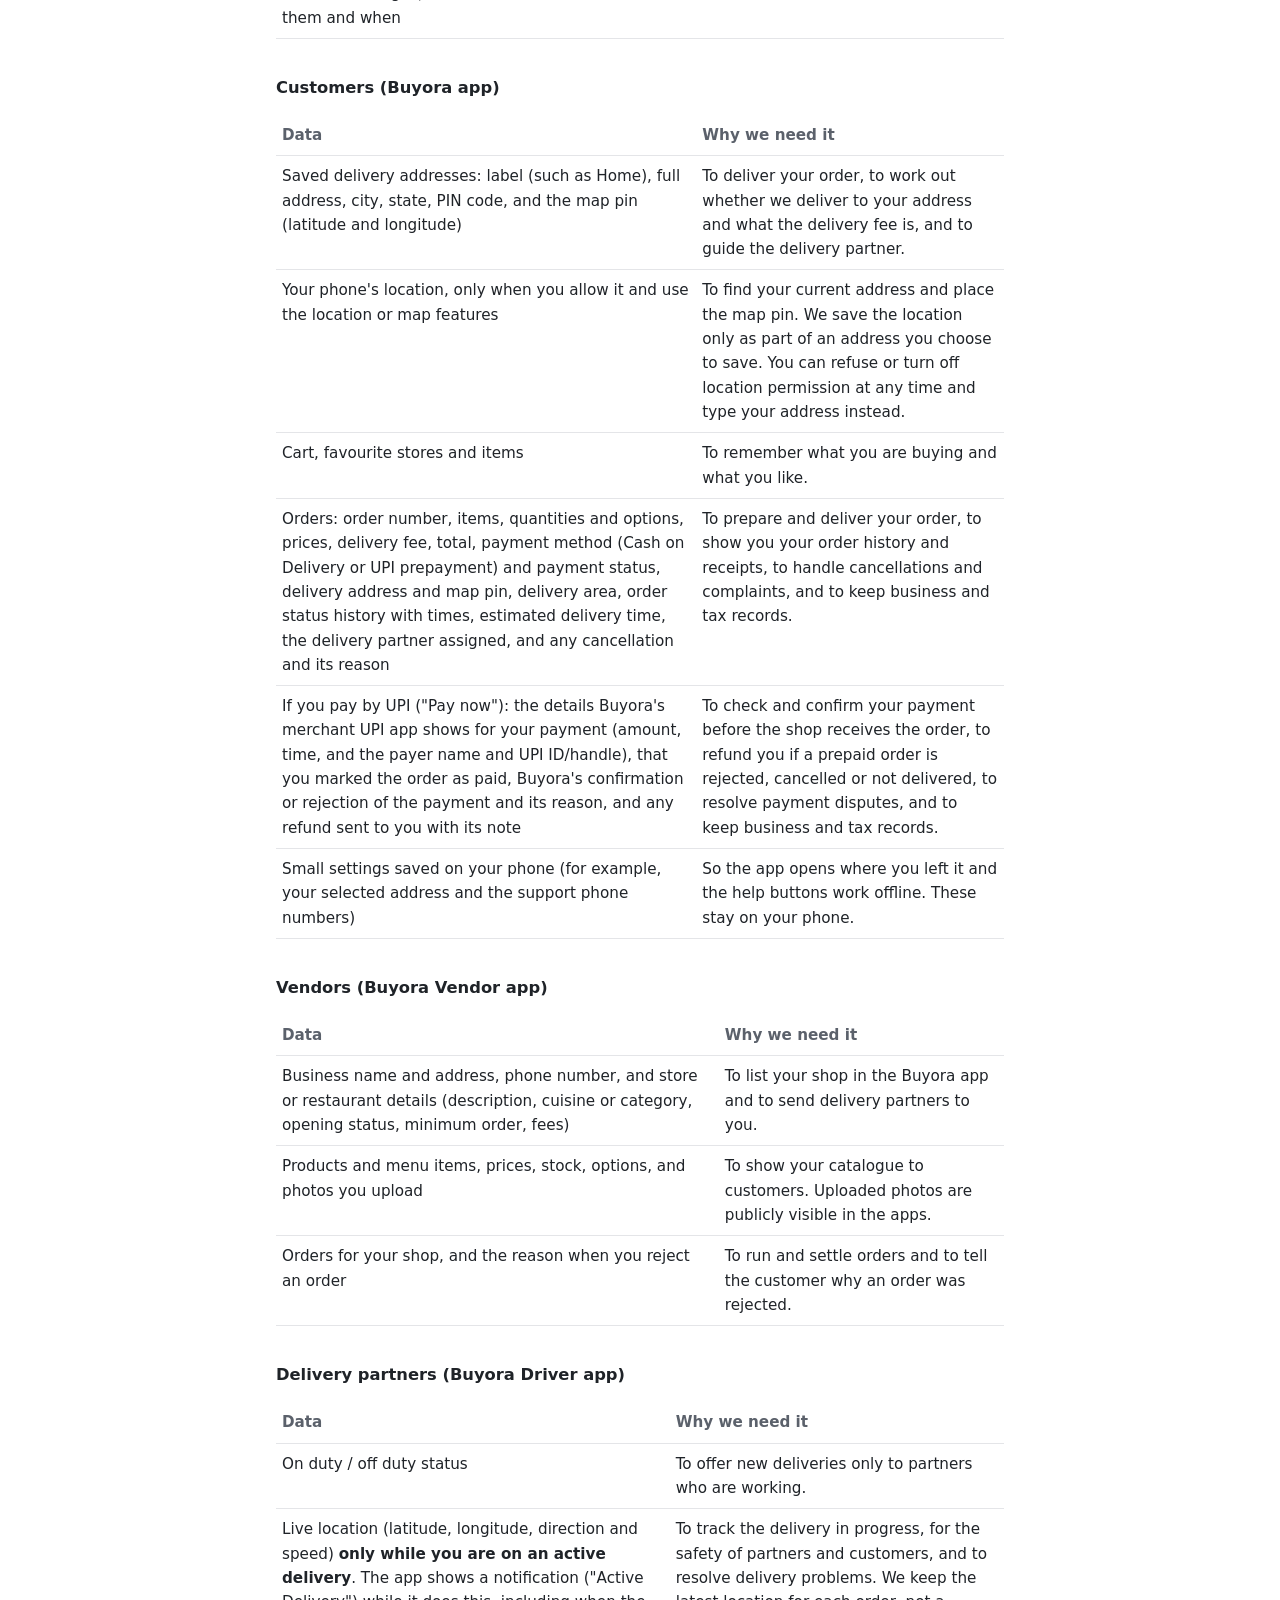
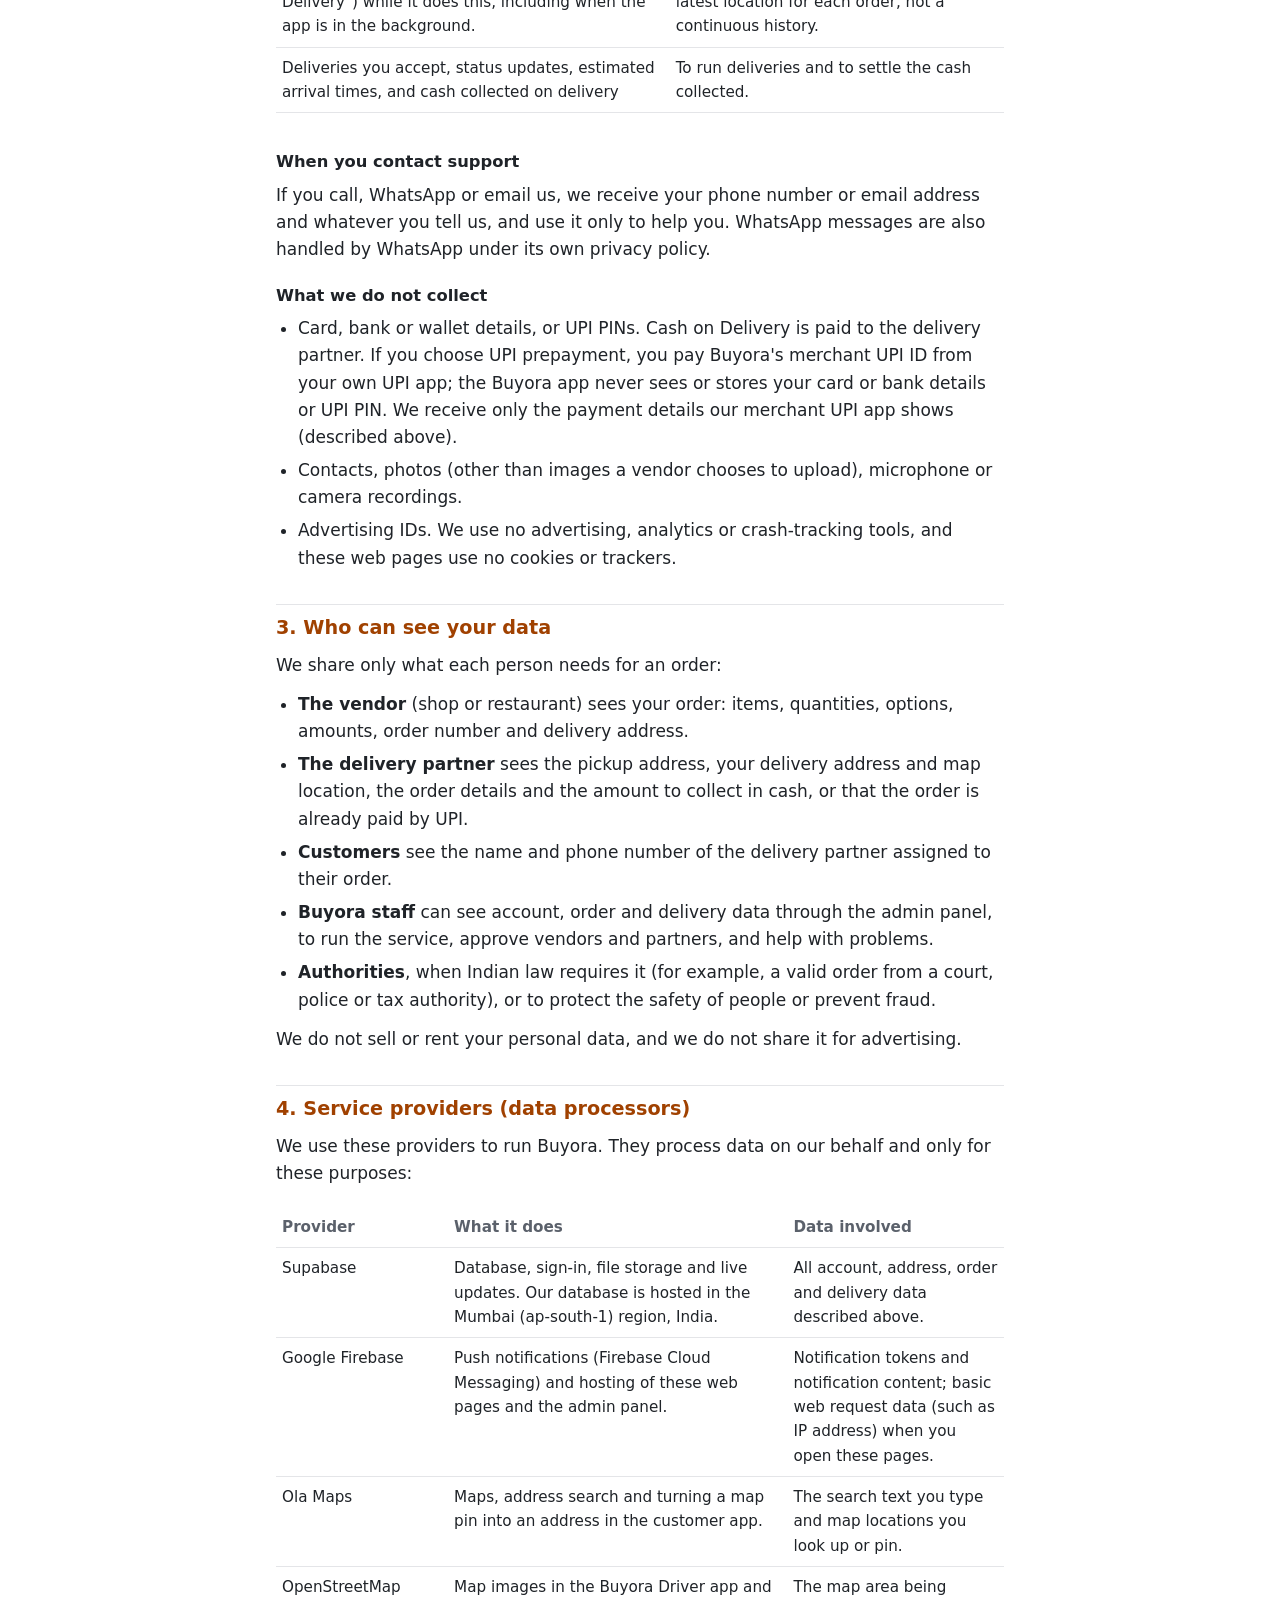
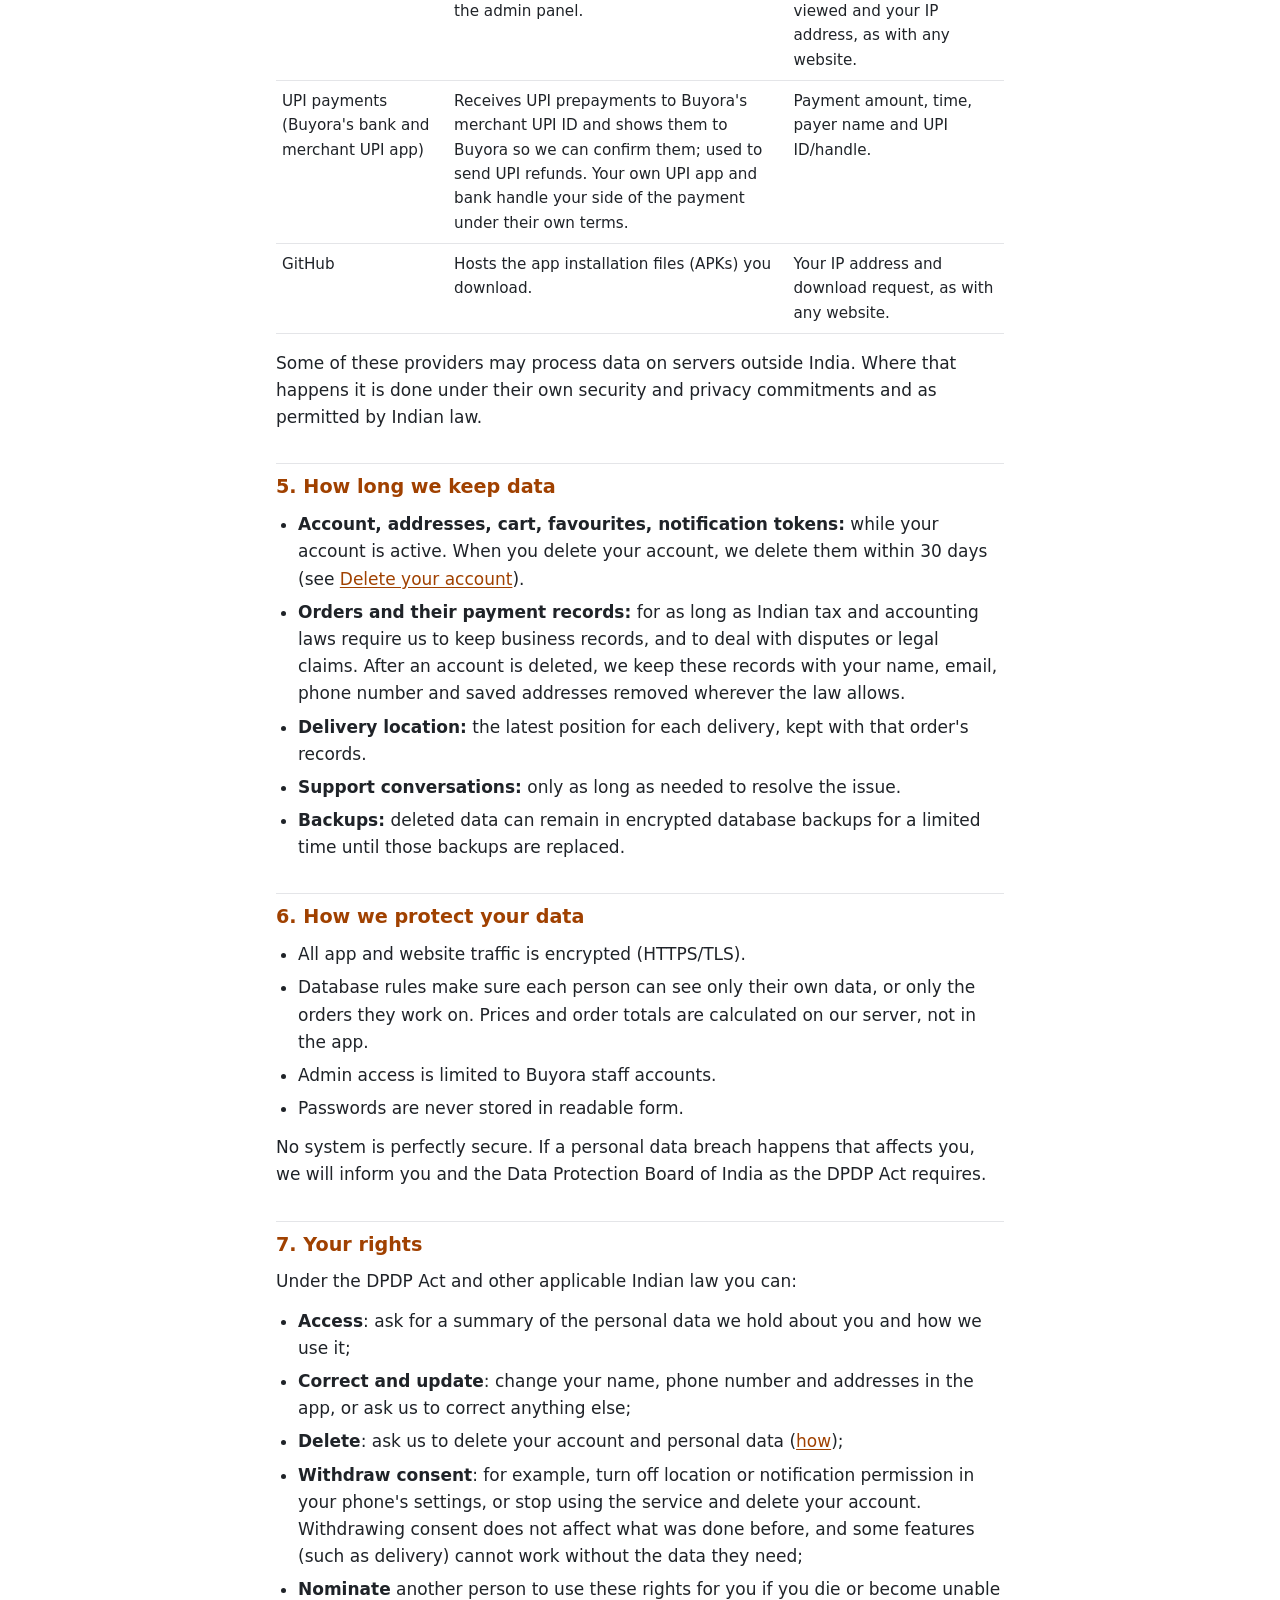
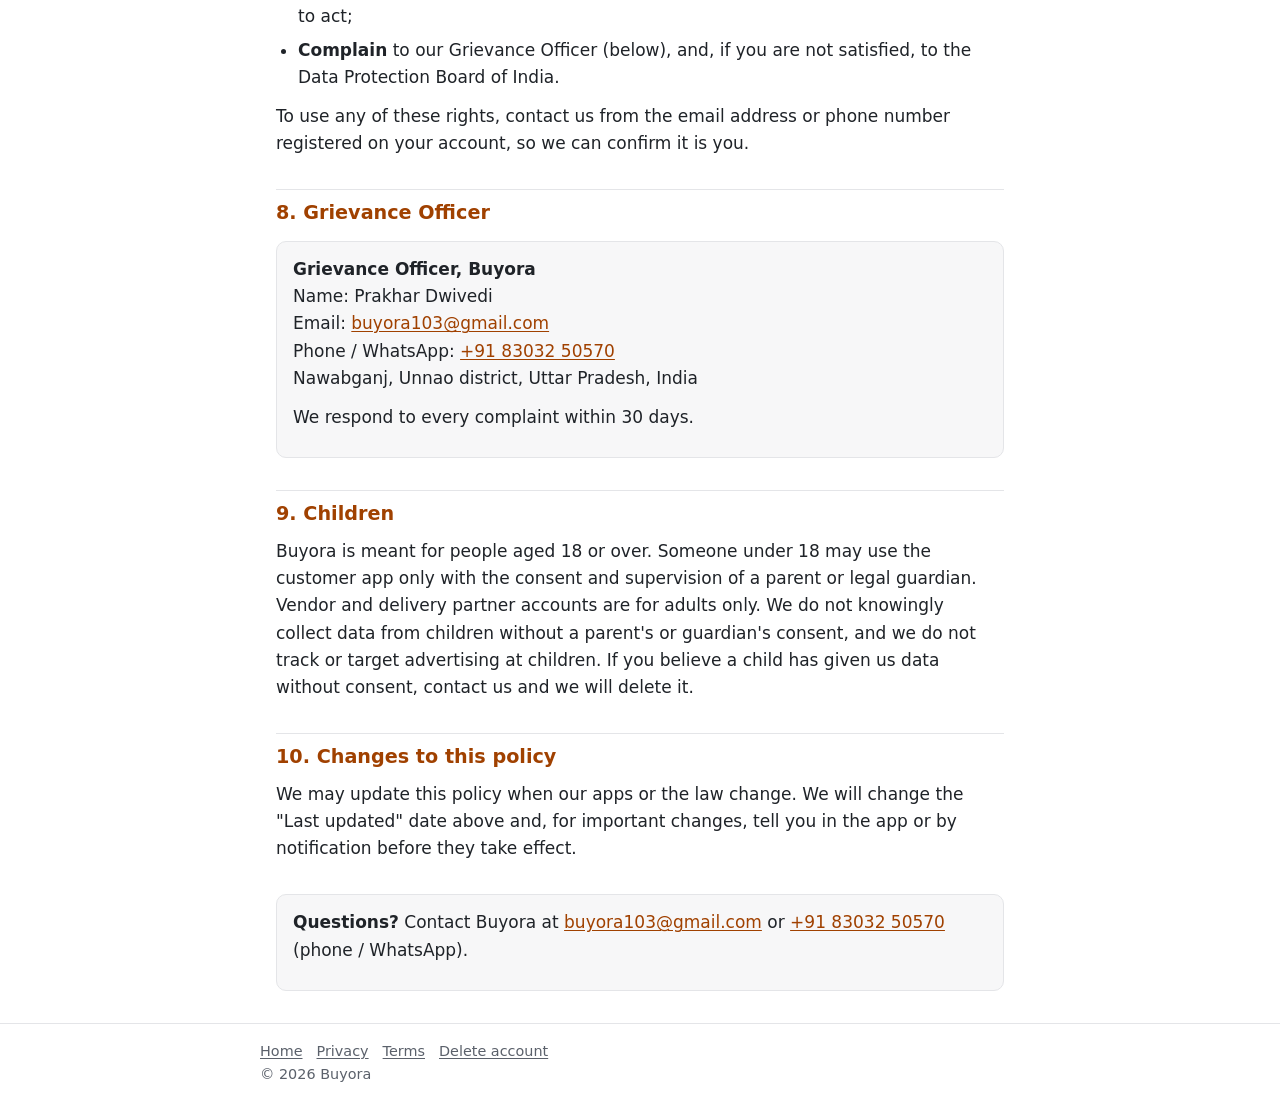
==== commit cc7548fa: "Legal: UPI prepayment ("Pay now") alongside Cash on Delivery Privacy: what Buyora sees for UPI payme" ====
--- a/public/privacy.html
+++ b/public/privacy.html
@@ -11,13 +11,13 @@
 <header class="site"><div class="inner"><a href="index.html">Buyora</a><span class="tag">Groceries &amp; food from local stores</span></div></header>
 <main>
 <h1>Privacy Policy</h1>
-<p class="updated">Last updated: 13 November 2026</p>
+<p class="updated">Last updated: 15 November 2026</p>
 
 <div class="summary">
 <p><strong>In short:</strong></p>
 <ul>
   <li>We collect only what we need to run orders and deliveries: your account details, delivery addresses, orders, and a notification token for your phone.</li>
-  <li>Payment is Cash on Delivery. We do not collect or store card, UPI or bank details.</li>
+  <li>Payment is Cash on Delivery or, where Buyora switches it on, UPI prepayment ("Pay now") from your own UPI app. The Buyora app never collects or stores card or bank details or UPI PINs.</li>
   <li>The Buyora Driver app shares a delivery partner's location only while they are on an active delivery.</li>
   <li>We do not sell your data. We use no advertising, analytics or tracking tools, and these web pages set no cookies.</li>
   <li>You can ask us to see, correct or delete your data at any time.</li>
@@ -52,7 +52,8 @@
 <tr><td>Saved delivery addresses: label (such as Home), full address, city, state, PIN code, and the map pin (latitude and longitude)</td><td>To deliver your order, to work out whether we deliver to your address and what the delivery fee is, and to guide the delivery partner.</td></tr>
 <tr><td>Your phone's location, only when you allow it and use the location or map features</td><td>To find your current address and place the map pin. We save the location only as part of an address you choose to save. You can refuse or turn off location permission at any time and type your address instead.</td></tr>
 <tr><td>Cart, favourite stores and items</td><td>To remember what you are buying and what you like.</td></tr>
-<tr><td>Orders: order number, items, quantities and options, prices, delivery fee, total, payment method (Cash on Delivery) and payment status, delivery address and map pin, delivery area, order status history with times, estimated delivery time, the delivery partner assigned, and any cancellation and its reason</td><td>To prepare and deliver your order, to show you your order history and receipts, to handle cancellations and complaints, and to keep business and tax records.</td></tr>
+<tr><td>Orders: order number, items, quantities and options, prices, delivery fee, total, payment method (Cash on Delivery or UPI prepayment) and payment status, delivery address and map pin, delivery area, order status history with times, estimated delivery time, the delivery partner assigned, and any cancellation and its reason</td><td>To prepare and deliver your order, to show you your order history and receipts, to handle cancellations and complaints, and to keep business and tax records.</td></tr>
+<tr><td>If you pay by UPI ("Pay now"): the details Buyora's merchant UPI app shows for your payment (amount, time, and the payer name and UPI ID/handle), that you marked the order as paid, Buyora's confirmation or rejection of the payment and its reason, and any refund sent to you with its note</td><td>To check and confirm your payment before the shop receives the order, to refund you if a prepaid order is rejected, cancelled or not delivered, to resolve payment disputes, and to keep business and tax records.</td></tr>
 <tr><td>Small settings saved on your phone (for example, your selected address and the support phone numbers)</td><td>So the app opens where you left it and the help buttons work offline. These stay on your phone.</td></tr>
 </table></div>
 
@@ -77,7 +78,7 @@
 
 <h3>What we do not collect</h3>
 <ul>
-  <li>Card, UPI, bank or wallet details: payment is Cash on Delivery, paid to the delivery partner.</li>
+  <li>Card, bank or wallet details, or UPI PINs. Cash on Delivery is paid to the delivery partner. If you choose UPI prepayment, you pay Buyora's merchant UPI ID from your own UPI app; the Buyora app never sees or stores your card or bank details or UPI PIN. We receive only the payment details our merchant UPI app shows (described above).</li>
   <li>Contacts, photos (other than images a vendor chooses to upload), microphone or camera recordings.</li>
   <li>Advertising IDs. We use no advertising, analytics or crash-tracking tools, and these web pages use no cookies or trackers.</li>
 </ul>
@@ -86,7 +87,7 @@
 <p>We share only what each person needs for an order:</p>
 <ul>
   <li><strong>The vendor</strong> (shop or restaurant) sees your order: items, quantities, options, amounts, order number and delivery address.</li>
-  <li><strong>The delivery partner</strong> sees the pickup address, your delivery address and map location, the order details and the amount to collect in cash.</li>
+  <li><strong>The delivery partner</strong> sees the pickup address, your delivery address and map location, the order details and the amount to collect in cash, or that the order is already paid by UPI.</li>
   <li><strong>Customers</strong> see the name and phone number of the delivery partner assigned to their order.</li>
   <li><strong>Buyora staff</strong> can see account, order and delivery data through the admin panel, to run the service, approve vendors and partners, and help with problems.</li>
   <li><strong>Authorities</strong>, when Indian law requires it (for example, a valid order from a court, police or tax authority), or to protect the safety of people or prevent fraud.</li>
@@ -101,6 +102,7 @@
 <tr><td>Google Firebase</td><td>Push notifications (Firebase Cloud Messaging) and hosting of these web pages and the admin panel.</td><td>Notification tokens and notification content; basic web request data (such as IP address) when you open these pages.</td></tr>
 <tr><td>Ola Maps</td><td>Maps, address search and turning a map pin into an address in the customer app.</td><td>The search text you type and map locations you look up or pin.</td></tr>
 <tr><td>OpenStreetMap</td><td>Map images in the Buyora Driver app and the admin panel.</td><td>The map area being viewed and your IP address, as with any website.</td></tr>
+<tr><td>UPI payments (Buyora's bank and merchant UPI app)</td><td>Receives UPI prepayments to Buyora's merchant UPI ID and shows them to Buyora so we can confirm them; used to send UPI refunds. Your own UPI app and bank handle your side of the payment under their own terms.</td><td>Payment amount, time, payer name and UPI ID/handle.</td></tr>
 <tr><td>GitHub</td><td>Hosts the app installation files (APKs) you download.</td><td>Your IP address and download request, as with any website.</td></tr>
 </table></div>
 <p>Some of these providers may process data on servers outside India. Where that happens it is done under their own security and privacy commitments and as permitted by Indian law.</p>
--- a/public/style.css
+++ b/public/style.css
@@ -154,3 +154,43 @@
 footer.site a { color: var(--muted); }
 
 footer.site nav a { margin-right: 14px; display: inline-block; }
+
+/* Download page */
+.download .hero { text-align: center; padding: 28px 0 8px; }
+.download .logo { width: 240px; max-width: 70%; height: auto; display: block; margin: 0 auto 14px; }
+.download .lead { font-size: 1.08rem; color: var(--text); max-width: 30em; margin: 0 auto 22px; }
+.btn-download {
+  display: flex; align-items: center; justify-content: center; gap: 10px;
+  width: 100%; max-width: 420px; margin: 0 auto;
+  min-height: 60px; padding: 14px 20px;
+  background: var(--brand-bright); color: #fff;
+  font-size: 1.15rem; font-weight: 800; text-decoration: none;
+  border-radius: 14px; box-shadow: 0 4px 14px rgba(255, 107, 0, 0.35);
+}
+.btn-download:hover, .btn-download:focus-visible { background: #e65f00; }
+.btn-download:focus-visible { outline: 3px solid var(--text); outline-offset: 3px; }
+.btn-download svg { flex: none; }
+.download .version { color: var(--muted); font-size: 0.92rem; margin-top: 10px; }
+.steps { list-style: none; padding: 0; counter-reset: step; }
+.steps li {
+  counter-increment: step;
+  display: flex; gap: 14px; align-items: flex-start;
+  background: var(--surface); border: 1px solid var(--line); border-radius: 12px;
+  padding: 14px 16px; margin: 0 0 12px;
+}
+.step-icon {
+  flex: none; position: relative; width: 44px; height: 44px; border-radius: 50%;
+  background: var(--brand-soft); color: var(--brand-bright);
+  display: flex; align-items: center; justify-content: center;
+}
+.step-icon svg { width: 24px; height: 24px; }
+.step-icon::after {
+  content: counter(step); position: absolute; top: -4px; right: -4px;
+  width: 20px; height: 20px; border-radius: 50%;
+  background: var(--brand-bright); color: #fff;
+  font-size: 0.75rem; font-weight: 800; line-height: 20px; text-align: center;
+}
+.steps strong { display: block; font-size: 1.05rem; }
+.steps div span { color: var(--muted); font-size: 0.95rem; }
+.download .help { margin-top: 20px; }
+.legal-links { color: var(--muted); font-size: 0.92rem; margin-top: 20px; }
